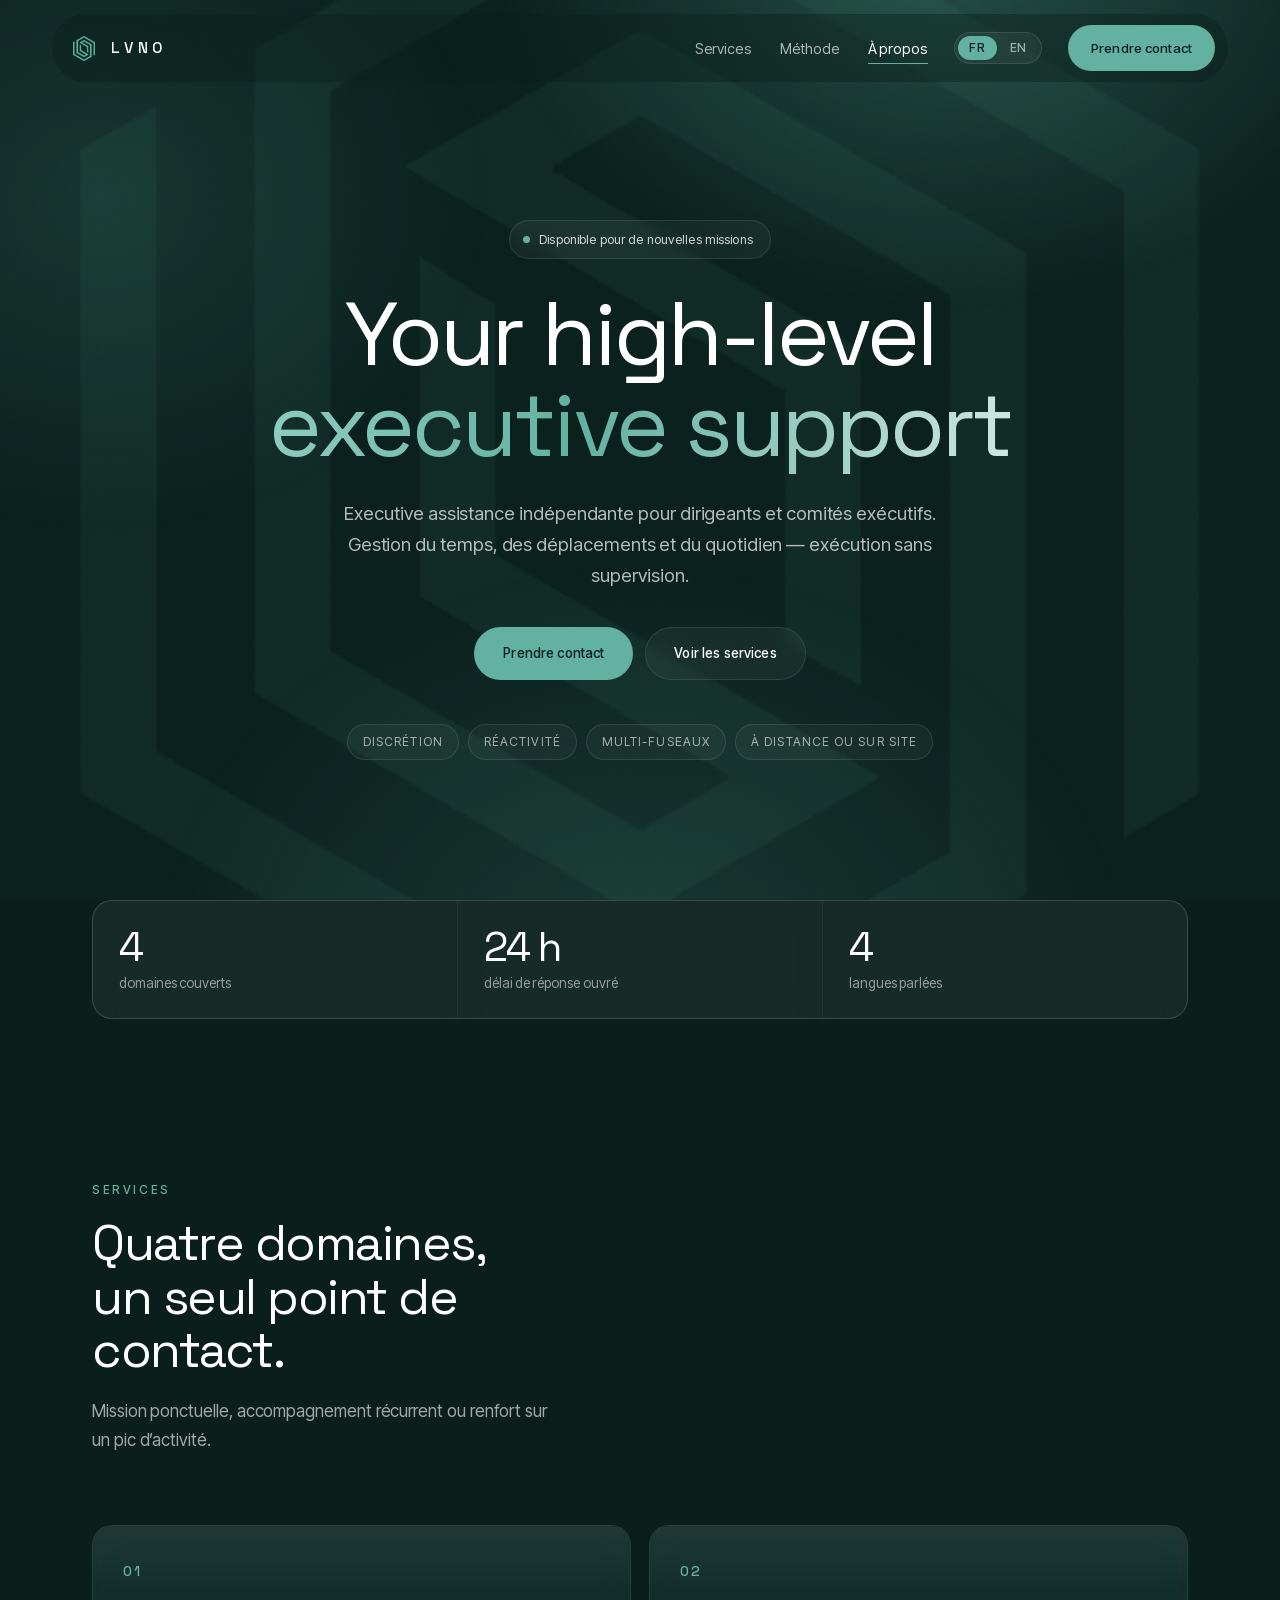
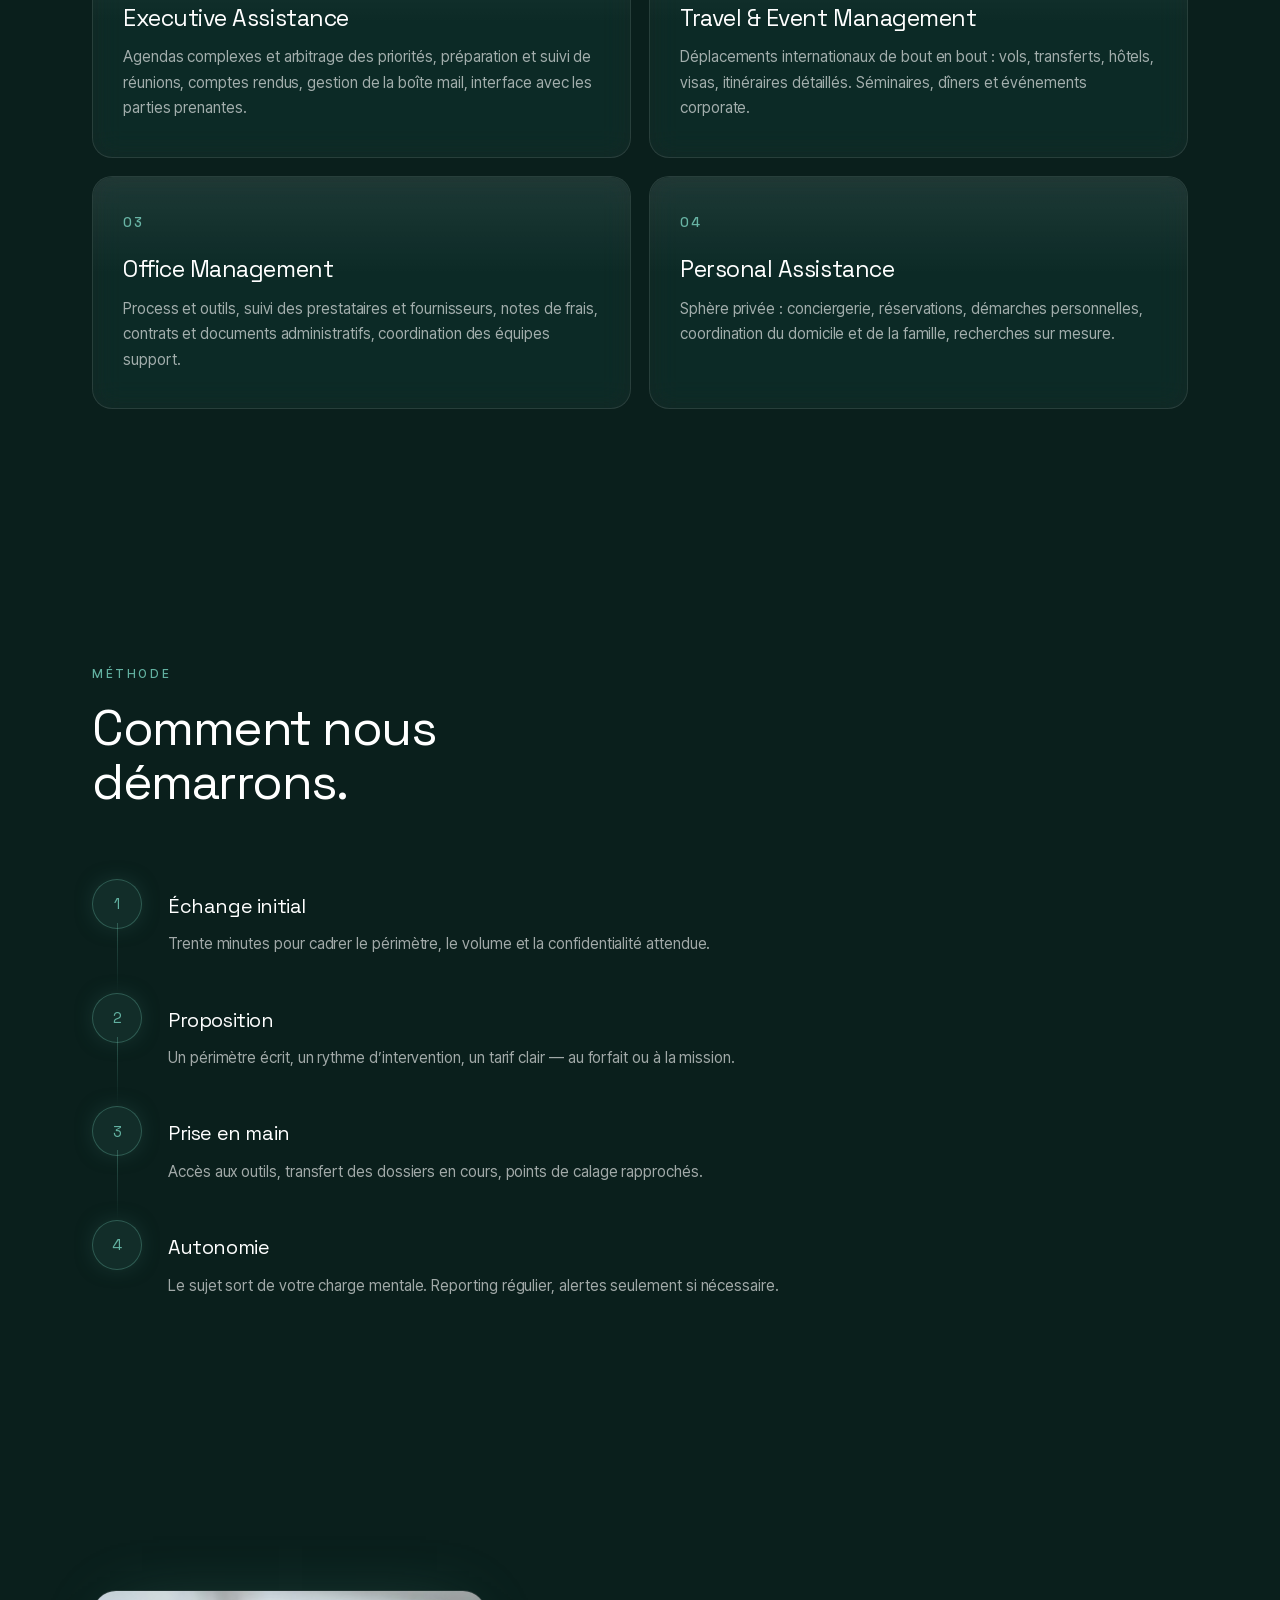
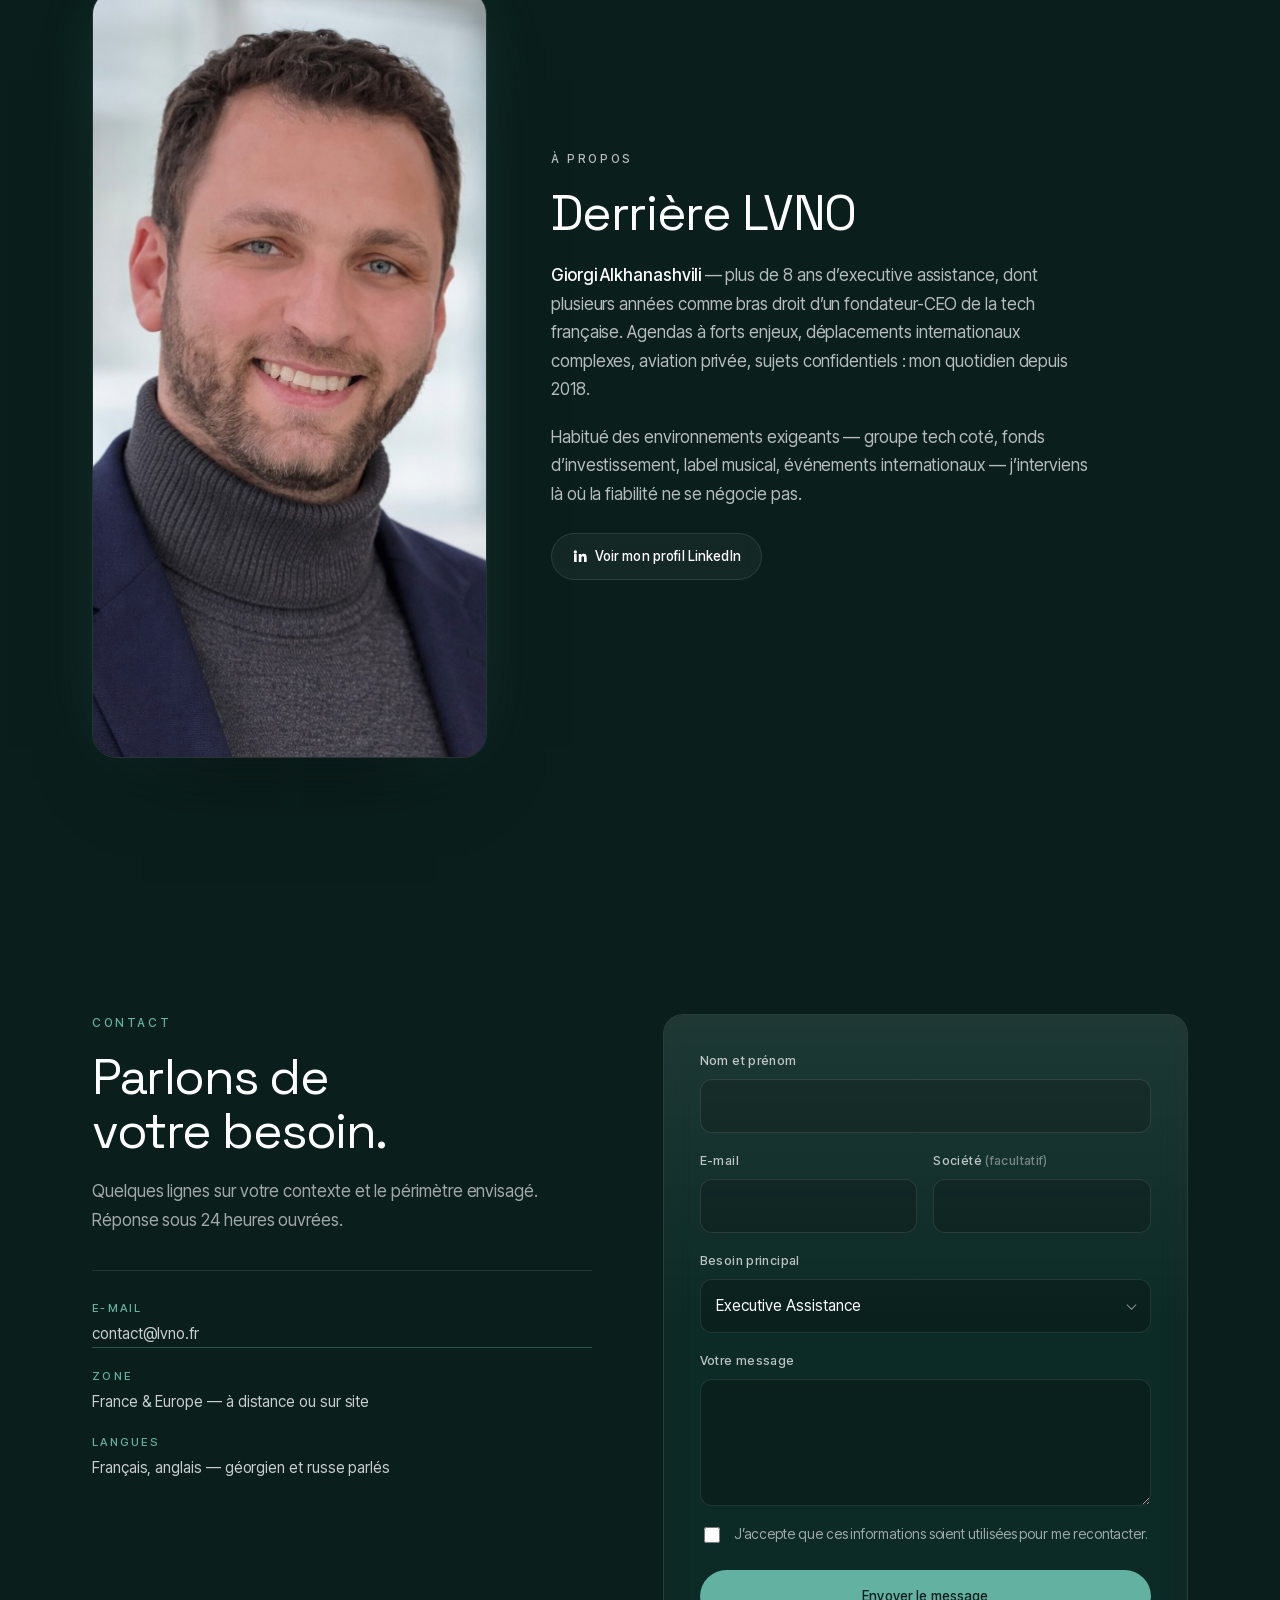
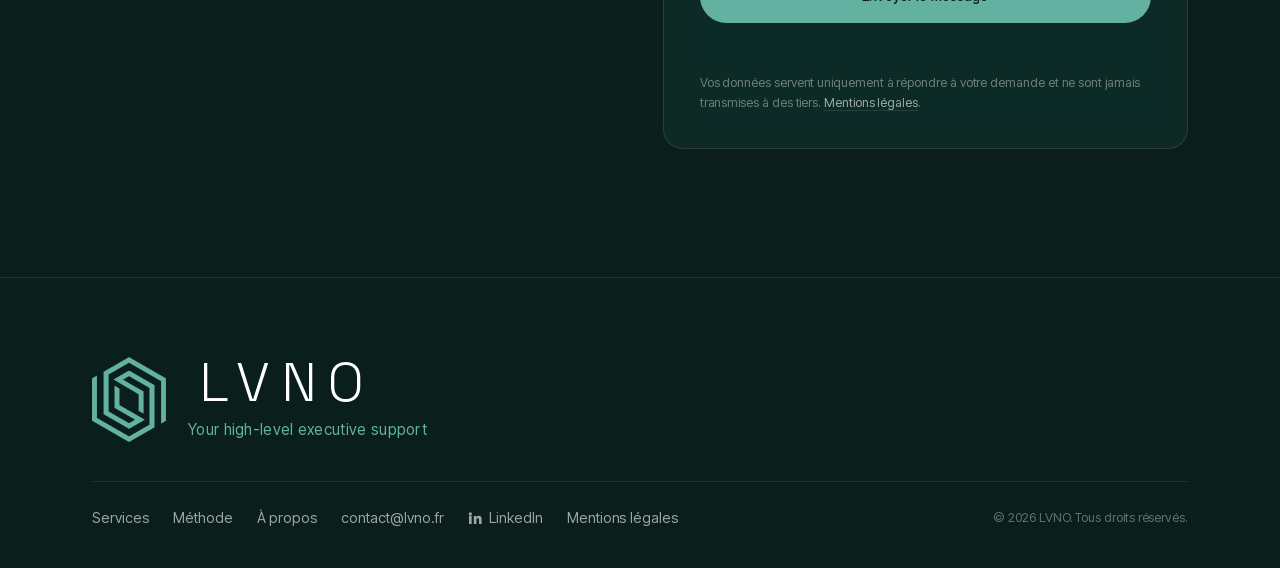
==== index.html @ ae77eb36 "SIRET renseigné, adresse retirée, polices auto-hébergées - mentions légales : SIRET 892 400 284 0001" ====
<!DOCTYPE html>
<html lang="fr">
<head>
<meta charset="utf-8">
<meta name="viewport" content="width=device-width, initial-scale=1">
<title>LVNO — Your high-level executive support</title>
<meta name="description" content="LVNO — executive assistance haut de gamme pour dirigeants et comités exécutifs. Agendas à forts enjeux, déplacements internationaux, office management, assistance personnelle.">
<meta name="theme-color" content="#0A1F1C">
<link rel="canonical" href="https://lvno.fr/">
<link rel="alternate" hreflang="fr" href="https://lvno.fr/">
<link rel="alternate" hreflang="en" href="https://lvno.fr/en/">
<link rel="alternate" hreflang="x-default" href="https://lvno.fr/">

<meta property="og:type" content="website">
<meta property="og:url" content="https://lvno.fr/">
<meta property="og:site_name" content="LVNO">
<meta property="og:title" content="LVNO — Your high-level executive support">
<meta property="og:description" content="Executive assistance haut de gamme pour dirigeants et comités exécutifs. Discrétion absolue, exigence constante.">
<meta property="og:locale" content="fr_FR">
<meta property="og:locale:alternate" content="en_GB">

<link rel="icon" href="/assets/img/favicon.png" sizes="180x180">
<link rel="apple-touch-icon" href="/assets/img/favicon.png">
<link rel="preload" href="/assets/fonts/inter-tight-latin.woff2" as="font" type="font/woff2" crossorigin>
<link rel="preload" href="/assets/fonts/space-grotesk-latin.woff2" as="font" type="font/woff2" crossorigin>
<link rel="stylesheet" href="/assets/css/base.css">
<link rel="stylesheet" href="/assets/css/style.css">

<script type="application/ld+json">
{
  "@context": "https://schema.org",
  "@type": "ProfessionalService",
  "name": "LVNO",
  "description": "Executive assistance haut de gamme pour dirigeants et comités exécutifs.",
  "url": "https://lvno.fr/",
  "email": "contact@lvno.fr",
  "areaServed": "Europe",
  "availableLanguage": ["fr", "en", "ka", "ru"],
  "slogan": "Your high-level executive support",
  "founder": {
    "@type": "Person",
    "name": "Giorgi Alkhanashvili",
    "jobTitle": "Executive Assistant",
    "sameAs": "https://www.linkedin.com/in/giorgi-alkhanashvili"
  }
}
</script>
</head>
<body>

<a class="skip-link" href="#services">Aller au contenu</a>
<div class="aura" aria-hidden="true"></div>
<div class="grain" aria-hidden="true"></div>
<div class="progress" data-progress aria-hidden="true"></div>

<header class="hdr" data-header>
  <div class="hdr-pill">
    <a class="wordmark" href="#top" aria-label="LVNO, accueil">
      <span class="mark mark-sm" aria-hidden="true"></span>
      <span class="wordmark-txt">LVNO</span>
    </a>

    <nav class="nav" data-nav aria-label="Navigation principale">
      <ul>
        <li><a href="#services">Services</a></li>
        <li><a href="#methode">Méthode</a></li>
        <li><a href="#apropos">À propos</a></li>
      </ul>
    </nav>

    <p class="lang" aria-label="Langue du site">
      <span class="lang-on" aria-current="true">FR</span>
      <a href="/en/" hreflang="en" lang="en">EN</a>
    </p>

    <a class="btn btn-solid hdr-cta" href="#contact">Prendre contact</a>

    <button class="burger" data-nav-toggle aria-expanded="false"
            aria-label="Ouvrir le menu" data-label-open="Ouvrir le menu" data-label-close="Fermer le menu">
      <span></span><span></span>
    </button>
  </div>
</header>

<main id="top">

  <!-- ================================================================ HERO -->
  <section class="hero">
    <div class="container hero-in">
      <p class="badge reveal"><i aria-hidden="true"></i>Disponible pour de nouvelles missions</p>
      <!-- Baseline de marque : reste en anglais en français, d'où lang="en". -->
      <h1 class="display reveal" data-delay="1" lang="en">
        Your high-level<br><span class="grad">executive support</span>
      </h1>
      <p class="lede reveal" data-delay="2">
        Executive assistance indépendante pour dirigeants et comités exécutifs.
        Gestion du temps, des déplacements et du quotidien — exécution sans supervision.
      </p>
      <div class="actions reveal" data-delay="3">
        <a class="btn btn-solid" href="#contact">Prendre contact</a>
        <a class="btn btn-glass" href="#services">Voir les services</a>
      </div>
      <ul class="chips reveal" data-delay="4">
        <li>Discrétion</li><li>Réactivité</li><li>Multi-fuseaux</li><li>À distance ou sur site</li>
      </ul>
    </div>
    <span class="hero-mark mark" aria-hidden="true"></span>
  </section>

  <!-- =============================================================== STATS -->
  <section class="stats-band" aria-label="Repères">
    <div class="container">
      <ul class="stats">
        <li class="reveal">
          <strong><span data-count-to="4">4</span></strong>
          <span class="stat-lbl">domaines couverts</span>
        </li>
        <li class="reveal" data-delay="1">
          <strong><span data-count-to="24">24</span> h</strong>
          <span class="stat-lbl">délai de réponse ouvré</span>
        </li>
        <li class="reveal" data-delay="2">
          <strong><span data-count-to="4">4</span></strong>
          <span class="stat-lbl">langues parlées</span>
        </li>
      </ul>
    </div>
  </section>

  <!-- ============================================================ SERVICES -->
  <section class="sec services" id="services">
    <div class="container">
      <header class="sec-head reveal">
        <p class="tag">Services</p>
        <h2 class="h2">Quatre domaines,<br>un seul point de contact.</h2>
        <p class="sec-lede">Mission ponctuelle, accompagnement récurrent ou renfort sur un pic d’activité.</p>
      </header>

      <div class="bento" data-spotlight>
        <article class="glass tile reveal">
          <span class="tile-n">01</span>
          <h3>Executive Assistance</h3>
          <p>Agendas complexes et arbitrage des priorités, préparation et suivi de réunions, comptes rendus, gestion de la boîte mail, interface avec les parties prenantes.</p>
        </article>
        <article class="glass tile reveal" data-delay="1">
          <span class="tile-n">02</span>
          <h3>Travel &amp; Event Management</h3>
          <p>Déplacements internationaux de bout en bout : vols, transferts, hôtels, visas, itinéraires détaillés. Séminaires, dîners et événements corporate.</p>
        </article>
        <article class="glass tile reveal" data-delay="2">
          <span class="tile-n">03</span>
          <h3>Office Management</h3>
          <p>Process et outils, suivi des prestataires et fournisseurs, notes de frais, contrats et documents administratifs, coordination des équipes support.</p>
        </article>
        <article class="glass tile reveal" data-delay="3">
          <span class="tile-n">04</span>
          <h3>Personal Assistance</h3>
          <p>Sphère privée : conciergerie, réservations, démarches personnelles, coordination du domicile et de la famille, recherches sur mesure.</p>
        </article>
      </div>
    </div>
  </section>

  <!-- ============================================================= MÉTHODE -->
  <section class="sec methode" id="methode">
    <div class="container">
      <header class="sec-head reveal">
        <p class="tag">Méthode</p>
        <h2 class="h2">Comment nous démarrons.</h2>
      </header>
      <ol class="stepper">
        <li class="stp reveal"><span class="stp-n">1</span>
          <div><h3>Échange initial</h3><p>Trente minutes pour cadrer le périmètre, le volume et la confidentialité attendue.</p></div></li>
        <li class="stp reveal" data-delay="1"><span class="stp-n">2</span>
          <div><h3>Proposition</h3><p>Un périmètre écrit, un rythme d’intervention, un tarif clair — au forfait ou à la mission.</p></div></li>
        <li class="stp reveal" data-delay="2"><span class="stp-n">3</span>
          <div><h3>Prise en main</h3><p>Accès aux outils, transfert des dossiers en cours, points de calage rapprochés.</p></div></li>
        <li class="stp reveal" data-delay="3"><span class="stp-n">4</span>
          <div><h3>Autonomie</h3><p>Le sujet sort de votre charge mentale. Reporting régulier, alertes seulement si nécessaire.</p></div></li>
      </ol>
    </div>
  </section>

  <!-- ============================================================ À PROPOS -->
  <section class="sec about" id="apropos">
    <div class="container about-grid">
      <figure class="portrait reveal">
        <img src="/assets/img/giorgi.jpg" width="659" height="768"
             alt="Portrait de Giorgi Alkhanashvili" loading="lazy" decoding="async">
      </figure>

      <div class="about-text">
        <p class="tag reveal">À propos</p>
        <h2 class="h2 reveal" data-delay="1">Derrière LVNO</h2>
        <p class="reveal" data-delay="2">
          <strong>Giorgi Alkhanashvili</strong> — plus de 8 ans d’executive assistance,
          dont plusieurs années comme bras droit d’un fondateur-CEO de la tech française.
          Agendas à forts enjeux, déplacements internationaux complexes, aviation privée,
          sujets confidentiels : mon quotidien depuis 2018.
        </p>
        <p class="reveal" data-delay="3">
          Habitué des environnements exigeants — groupe tech coté, fonds d’investissement,
          label musical, événements internationaux — j’interviens là où la fiabilité
          ne se négocie pas.
        </p>
        <p class="reveal" data-delay="4">
          <a class="btn btn-glass btn-sm" href="https://www.linkedin.com/in/giorgi-alkhanashvili"
             target="_blank" rel="noopener noreferrer">
            <svg class="ico" viewBox="0 0 24 24" fill="currentColor" aria-hidden="true"><path d="M4.98 3.5a2.5 2.5 0 1 1 0 5 2.5 2.5 0 0 1 0-5ZM3 9h4v12H3V9Zm7 0h3.8v1.7h.05c.53-1 1.83-2.05 3.76-2.05C21.15 8.65 22 10.9 22 14v7h-4v-6.2c0-1.5-.53-2.5-1.85-2.5-1 0-1.6.67-1.87 1.32-.1.23-.12.55-.12.87V21h-4V9Z"/></svg>
            Voir mon profil LinkedIn
          </a>
        </p>
      </div>
    </div>
  </section>

  <!-- ============================================================= CONTACT -->
  <section class="sec contact" id="contact">
    <div class="container contact-grid">
      <div>
        <p class="tag reveal">Contact</p>
        <h2 class="h2 reveal" data-delay="1">Parlons de<br>votre besoin.</h2>
        <p class="sec-lede reveal" data-delay="2">
          Quelques lignes sur votre contexte et le périmètre envisagé.
          Réponse sous 24 heures ouvrées.
        </p>
        <ul class="meta reveal" data-delay="3">
          <li><span>E-mail</span><a href="mailto:contact@lvno.fr">contact@lvno.fr</a></li>
          <li><span>Zone</span>France &amp; Europe — à distance ou sur site</li>
          <li><span>Langues</span>Français, anglais — géorgien et russe parlés</li>
        </ul>
      </div>

      <form class="glass form reveal" data-delay="2" data-form
            action="https://formspree.io/f/REMPLACER_PAR_VOTRE_ID" method="POST" novalidate
            data-msg-invalid="Merci de compléter les champs signalés."
            data-msg-unset="Formulaire non configuré : renseignez votre URL Formspree dans l’attribut action du formulaire. En attendant, écrivez à contact@lvno.fr."
            data-msg-sending="Envoi en cours…"
            data-msg-ok="Message envoyé. Réponse sous 24 heures ouvrées."
            data-msg-error="L’envoi a échoué. Merci de réessayer ou d’écrire à contact@lvno.fr.">
        <div class="f"><label for="f-name">Nom et prénom</label>
          <input id="f-name" name="name" type="text" autocomplete="name" required></div>
        <div class="f2">
          <div class="f"><label for="f-mail">E-mail</label>
            <input id="f-mail" name="email" type="email" autocomplete="email" required></div>
          <div class="f"><label for="f-co">Société <em>(facultatif)</em></label>
            <input id="f-co" name="company" type="text" autocomplete="organization"></div>
        </div>
        <div class="f"><label for="f-need">Besoin principal</label>
          <div class="sel"><select id="f-need" name="need">
            <option>Executive Assistance</option><option>Travel &amp; Event Management</option>
            <option>Office Management</option><option>Personal Assistance</option>
            <option>Autre / à définir</option>
          </select></div></div>
        <div class="f"><label for="f-msg">Votre message</label>
          <textarea id="f-msg" name="message" rows="4" required></textarea></div>
        <label class="consent"><input type="checkbox" name="consent" required>
          <span>J’accepte que ces informations soient utilisées pour me recontacter.</span></label>
        <input class="gotcha" type="text" name="_gotcha" tabindex="-1" autocomplete="off" aria-hidden="true">
        <input type="hidden" name="_subject" value="Nouveau contact depuis lvno.fr">
        <button class="btn btn-solid btn-block" type="submit" data-submit>
          <span class="btn-label">Envoyer le message</span></button>
        <p class="form-status" data-status role="status" aria-live="polite"></p>
        <p class="form-note">Vos données servent uniquement à répondre à votre demande
          et ne sont jamais transmises à des tiers.
          <a href="/mentions-legales.html">Mentions légales</a>.</p>
      </form>
    </div>
  </section>
</main>

<footer class="ftr">
  <div class="container">
    <div class="ftr-lockup">
      <span class="mark" aria-hidden="true"></span>
      <div>
        <span class="ftr-word">LVNO</span>
        <span class="ftr-base">Your high-level executive support</span>
      </div>
    </div>
    <div class="ftr-bottom">
      <nav class="ftr-nav" aria-label="Pied de page">
        <a href="#services">Services</a>
        <a href="#methode">Méthode</a>
        <a href="#apropos">À propos</a>
        <a href="mailto:contact@lvno.fr">contact@lvno.fr</a>
        <a href="https://www.linkedin.com/in/giorgi-alkhanashvili" target="_blank" rel="noopener noreferrer">
          <svg class="ico" viewBox="0 0 24 24" fill="currentColor" aria-hidden="true"><path d="M4.98 3.5a2.5 2.5 0 1 1 0 5 2.5 2.5 0 0 1 0-5ZM3 9h4v12H3V9Zm7 0h3.8v1.7h.05c.53-1 1.83-2.05 3.76-2.05C21.15 8.65 22 10.9 22 14v7h-4v-6.2c0-1.5-.53-2.5-1.85-2.5-1 0-1.6.67-1.87 1.32-.1.23-.12.55-.12.87V21h-4V9Z"/></svg>
          LinkedIn</a>
        <a href="/mentions-legales.html">Mentions légales</a>
      </nav>
      <p class="ftr-legal">© <span data-year>2026</span> LVNO. Tous droits réservés.</p>
    </div>
  </div>
</footer>

<script src="/assets/js/site.js" defer></script>
<script>
/* Halo qui suit le curseur sur la grille de services. */
(function () {
  if (window.matchMedia('(prefers-reduced-motion: reduce)').matches) { return; }
  if (!window.matchMedia('(hover: hover)').matches) { return; }
  var grid = document.querySelector('[data-spotlight]');
  if (!grid) { return; }
  var tiles = Array.prototype.slice.call(grid.querySelectorAll('.tile'));
  var queued = false, ev = null;
  grid.addEventListener('pointermove', function (e) {
    ev = e;
    if (queued) { return; }
    queued = true;
    requestAnimationFrame(function () {
      queued = false;
      tiles.forEach(function (t) {
        var r = t.getBoundingClientRect();
        t.style.setProperty('--mx', (ev.clientX - r.left) + 'px');
        t.style.setProperty('--my', (ev.clientY - r.top) + 'px');
      });
    });
  });
  grid.addEventListener('pointerleave', function () {
    tiles.forEach(function (t) { t.style.removeProperty('--mx'); t.style.removeProperty('--my'); });
  });
})();
</script>
</body>
</html>
---- assets/css/base.css ----
/* ==========================================================================
   Polices auto-hébergées — Space Grotesk et Inter Tight (licence OFL 1.1).
   Servies depuis le domaine : aucune requête vers les serveurs de Google, donc
   aucune adresse IP de visiteur transmise à un tiers pour afficher une page.
   Fichiers variables : un seul par famille et par sous-ensemble, déclaré sur la
   plage 300-500. Les `unicode-range` sont conservés, latin-ext n'est donc
   téléchargé que si un glyphe l'exige — jamais avec le contenu actuel.
   ========================================================================== */

@font-face{
  font-family:'Inter Tight';
  font-style:normal;
  font-weight:300 500;
  font-display:swap;
  src:url("../fonts/inter-tight-latin-ext.woff2") format("woff2");
  unicode-range:U+0100-02BA, U+02BD-02C5, U+02C7-02CC, U+02CE-02D7, U+02DD-02FF, U+0304, U+0308, U+0329, U+1D00-1DBF, U+1E00-1E9F, U+1EF2-1EFF, U+2020, U+20A0-20AB, U+20AD-20C0, U+2113, U+2C60-2C7F, U+A720-A7FF;
}
@font-face{
  font-family:'Inter Tight';
  font-style:normal;
  font-weight:300 500;
  font-display:swap;
  src:url("../fonts/inter-tight-latin.woff2") format("woff2");
  unicode-range:U+0000-00FF, U+0131, U+0152-0153, U+02BB-02BC, U+02C6, U+02DA, U+02DC, U+0304, U+0308, U+0329, U+2000-206F, U+20AC, U+2122, U+2191, U+2193, U+2212, U+2215, U+FEFF, U+FFFD;
}
@font-face{
  font-family:'Space Grotesk';
  font-style:normal;
  font-weight:300 500;
  font-display:swap;
  src:url("../fonts/space-grotesk-latin-ext.woff2") format("woff2");
  unicode-range:U+0100-02BA, U+02BD-02C5, U+02C7-02CC, U+02CE-02D7, U+02DD-02FF, U+0304, U+0308, U+0329, U+1D00-1DBF, U+1E00-1E9F, U+1EF2-1EFF, U+2020, U+20A0-20AB, U+20AD-20C0, U+2113, U+2C60-2C7F, U+A720-A7FF;
}
@font-face{
  font-family:'Space Grotesk';
  font-style:normal;
  font-weight:300 500;
  font-display:swap;
  src:url("../fonts/space-grotesk-latin.woff2") format("woff2");
  unicode-range:U+0000-00FF, U+0131, U+0152-0153, U+02BB-02BC, U+02C6, U+02DA, U+02DC, U+0304, U+0308, U+0329, U+2000-206F, U+20AC, U+2122, U+2191, U+2193, U+2212, U+2215, U+FEFF, U+FFFD;
}

/* ==========================================================================
   LVNO — socle commun aux trois directions
   Charte dérivée du logo : #62B1A1 (hsl 168 34% 54%)
   ========================================================================== */

:root{
  /* --- Marque, extraite du logo --------------------------------------- */
  --brand:      #62B1A1;   /* couleur exacte du logo */
  --brand-600:  #4E9C8C;
  --brand-700:  #3A8172;
  --brand-800:  #2A6156;   /* seuil AA pour du texte sur fond clair */
  --brand-900:  #16382F;

  /* --- Encres et papiers (neutres refroidis vers la teinte 168) ------- */
  --ink:        #0A1F1C;
  --ink-2:      #102B26;
  --ink-3:      #1A3B34;
  --text:       #16241F;
  --muted:      #5F6F6A;
  --paper:      #F7F9F8;
  --tint-50:    #F2F8F6;
  --tint-100:   #E3F0EC;
  --tint-200:   #C7E1DA;
  --line:       #DDE6E3;

  /* --- Rôles : le contraste impose le sens de lecture ----------------- */
  --on-brand:   var(--ink);          /* le blanc sur le vert logo = 2,5:1 */
  --accent-txt: var(--brand-800);    /* vert lisible sur fond clair */
  --on-dark:    rgba(255,255,255,.74);

  --wrap: 1200px;
  --gutter: clamp(20px, 5vw, 52px);
  --ease: cubic-bezier(.22,.61,.36,1);
  --ease-out: cubic-bezier(.16,1,.3,1);
}

*,*::before,*::after{ box-sizing:border-box; }

html{ -webkit-text-size-adjust:100%; }
@media (prefers-reduced-motion:no-preference){ html{ scroll-behavior:smooth; } }

body{
  margin:0;
  background:var(--paper);
  color:var(--text);
  -webkit-font-smoothing:antialiased;
  -moz-osx-font-smoothing:grayscale;
  overflow-x:hidden;
  font-synthesis-weight:none;
}

img,svg{ max-width:100%; display:block; }
a{ color:inherit; text-decoration:none; }
h1,h2,h3,h4{ margin:0; font-weight:inherit; }
p{ margin:0 0 1.1em; }
ul,ol{ margin:0; padding:0; list-style:none; }
button{ font:inherit; color:inherit; }

::selection{ background:var(--brand); color:var(--ink); }

.container{
  width:100%; max-width:var(--wrap);
  margin-inline:auto; padding-inline:var(--gutter);
}

.skip-link{ position:absolute; left:-9999px; top:0; z-index:200;
  background:var(--ink); color:#fff; padding:12px 18px; }
.skip-link:focus{ left:12px; top:12px; }

:focus-visible{ outline:2px solid var(--brand); outline-offset:3px; border-radius:2px; }

.sr-only{
  position:absolute; width:1px; height:1px; padding:0; margin:-1px;
  overflow:hidden; clip:rect(0 0 0 0); white-space:nowrap; border:0;
}

/* ============ Le sigle, recoloré par masque ==============================
   Le PNG du logo sert de masque alpha : la forme prend donc `currentColor`
   et suit la couleur du contexte (vert sur clair, blanc sur sombre).
   ======================================================================== */

.mark{ display:none; aspect-ratio:781/900; }

/* Sans prise en charge des masques, mieux vaut ne rien afficher qu'un aplat. */
@supports ((-webkit-mask-image:url("../img/logo-mask.png")) or (mask-image:url("../img/logo-mask.png"))){
  .mark{
    display:block;
    background-color:currentColor;
    -webkit-mask:url("../img/logo-mask.png") center/contain no-repeat;
            mask:url("../img/logo-mask.png") center/contain no-repeat;
  }
}
.mark-sm{ width:22px; }
.mark-md{ width:34px; }

/* ============ Apparition au défilement ================================= */

.reveal{
  opacity:0; transform:translateY(20px);
  transition:opacity .85s var(--ease-out), transform .85s var(--ease-out);
  transition-delay:calc(var(--d,0) * 90ms);
}
.reveal.is-visible{ opacity:1; transform:none; }

@media (prefers-reduced-motion:reduce){
  *,*::before,*::after{
    animation-duration:.001ms !important; animation-iteration-count:1 !important;
    transition-duration:.001ms !important;
  }
  .reveal{ opacity:1; transform:none; }
}

/* ============ Champ leurre anti-spam =================================== */
.gotcha{ position:absolute; left:-9999px; width:1px; height:1px; opacity:0; }
---- assets/css/style.css ----
/* ==========================================================================
   LVNO — feuille de style du site
   Fond encre, halos dégradés, cartes en verre dépoli, grain fin.
   ========================================================================== */

body{
  --sans:    "Inter Tight", -apple-system, BlinkMacSystemFont, "Segoe UI", Helvetica, sans-serif;
  --display: "Space Grotesk", var(--sans);

  --glass:        rgba(255,255,255,.045);
  --glass-line:   rgba(255,255,255,.10);
  --glass-line-2: rgba(107,190,172,.32);

  background:var(--ink);
  color:var(--on-dark);
  font-family:var(--sans);
  font-size:17px; font-weight:400; line-height:1.68; letter-spacing:-.004em;
}

/* ------------------------------------------------- Halos et grain de fond */
.aura{
  position:fixed; inset:0; z-index:0; pointer-events:none;
  background:
    radial-gradient(58vw 46vw at 74% -6%,  rgba(98,177,161,.30), transparent 62%),
    radial-gradient(46vw 40vw at 8%  22%, rgba(98,177,161,.14), transparent 66%),
    radial-gradient(60vw 50vw at 50% 108%, rgba(98,177,161,.16), transparent 64%);
  animation:breathe 20s ease-in-out infinite alternate;
}
@keyframes breathe{ from{ opacity:.85; transform:scale(1); } to{ opacity:1; transform:scale(1.06); } }

.grain{
  position:fixed; inset:0; z-index:1; pointer-events:none; opacity:.5;
  mix-blend-mode:overlay;
  background-image:url("data:image/svg+xml,%3Csvg xmlns='http://www.w3.org/2000/svg' width='140' height='140'%3E%3Cfilter id='n'%3E%3CfeTurbulence type='fractalNoise' baseFrequency='.9' numOctaves='3'/%3E%3C/filter%3E%3Crect width='140' height='140' filter='url(%23n)' opacity='.42'/%3E%3C/svg%3E");
}

main,.hdr,.ftr{ position:relative; z-index:2; }

.progress{ position:fixed; top:0; left:0; right:0; height:2px; z-index:80; pointer-events:none; }
.progress::after{
  content:""; display:block; height:100%;
  background:linear-gradient(90deg, var(--brand-700), var(--brand));
  transform:scaleX(var(--p,0)); transform-origin:left;
}

/* ------------------------------------------------------- En-tête en pilule */
.hdr{ position:fixed; inset:14px 0 auto 0; z-index:70; padding-inline:var(--gutter); }
.hdr-pill{
  display:flex; align-items:center; gap:26px;
  max-width:var(--wrap); margin-inline:auto;
  padding:10px 12px 10px 20px; border-radius:999px;
  background:rgba(10,31,28,.42); border:1px solid transparent;
  transition:background .5s var(--ease), border-color .5s var(--ease),
             backdrop-filter .5s var(--ease), box-shadow .5s var(--ease);
}
.hdr.is-stuck .hdr-pill{
  background:rgba(10,31,28,.62); border-color:var(--glass-line);
  backdrop-filter:saturate(160%) blur(18px); -webkit-backdrop-filter:saturate(160%) blur(18px);
  box-shadow:0 20px 50px -34px rgba(0,0,0,.9);
}

.wordmark{ display:inline-flex; align-items:center; gap:11px; margin-right:auto; color:var(--brand); }
.wordmark .mark{ filter:drop-shadow(0 0 12px rgba(98,177,161,.5)); }
.wordmark-txt{
  font-family:var(--display); font-size:.95rem; font-weight:500;
  letter-spacing:.32em; text-indent:.32em; color:#fff;
}

.nav ul{ display:flex; gap:28px; }
.nav a{
  font-size:.9rem; color:rgba(255,255,255,.66); padding:6px 0; position:relative;
  transition:color .35s var(--ease);
}
.nav a::after{
  content:""; position:absolute; left:0; right:0; bottom:-1px; height:1px;
  background:var(--brand); transform:scaleX(0); transform-origin:left;
  transition:transform .45s var(--ease);
}
.nav a:hover{ color:#fff; }
.nav a:hover::after,.nav a.is-active::after{ transform:scaleX(1); }
.nav a.is-active{ color:#fff; }

/* --------------------------------------------------- Sélecteur de langue */
.lang{
  display:flex; align-items:center; gap:2px; margin:0; padding:3px; flex:none;
  border-radius:999px; background:rgba(255,255,255,.05); border:1px solid var(--glass-line);
  font-size:.76rem; font-weight:500; letter-spacing:.06em;
}
.lang a,.lang .lang-on{ padding:5px 11px; border-radius:999px; line-height:1.2; }
.lang .lang-on{ background:var(--brand); color:var(--on-brand); }
.lang a{ color:rgba(255,255,255,.58); transition:color .3s var(--ease), background .3s var(--ease); }
.lang a:hover{ color:#fff; background:rgba(255,255,255,.07); }

.burger{
  display:none; width:40px; height:40px; padding:0; position:relative;
  background:none; border:1px solid var(--glass-line); border-radius:999px; cursor:pointer;
}
.burger span{
  position:absolute; left:11px; right:11px; height:1px; background:#fff;
  transition:transform .35s var(--ease);
}
.burger span:first-child{ top:16px; }
.burger span:last-child{ bottom:16px; }
.burger[aria-expanded="true"] span:first-child{ transform:translateY(4px) rotate(45deg); }
.burger[aria-expanded="true"] span:last-child{ transform:translateY(-4px) rotate(-45deg); }

/* ------------------------------------------------------------- Boutons */
.btn{
  display:inline-flex; align-items:center; justify-content:center; gap:.5em;
  padding:14px 28px; border:1px solid transparent; border-radius:999px;
  font-size:.84rem; font-weight:500; letter-spacing:.01em; cursor:pointer;
  transition:background .4s var(--ease), color .4s var(--ease),
             transform .4s var(--ease), box-shadow .4s var(--ease), border-color .4s var(--ease);
}
/* Le vert du logo n'accepte pas de blanc lisible : texte encre. */
.btn-solid{ background:var(--brand); color:var(--on-brand); font-weight:500; box-shadow:0 0 0 0 rgba(98,177,161,.5); }
.btn-solid:hover{ background:#78C0B1; transform:translateY(-2px); box-shadow:0 16px 44px -18px rgba(98,177,161,.75); }
.btn-glass{ background:var(--glass); color:#fff; border-color:var(--glass-line);
  backdrop-filter:blur(10px); -webkit-backdrop-filter:blur(10px); }
.btn-glass:hover{ border-color:var(--glass-line-2); transform:translateY(-2px); }
.btn-block{ width:100%; }
.btn[disabled]{ opacity:.55; cursor:progress; transform:none; }
.hdr-cta{ padding:11px 22px; font-size:.82rem; }
.btn-sm{ padding:11px 20px; font-size:.84rem; }
.ico{ width:16px; height:16px; flex:none; }

/* ---------------------------------------------------------------- Hero */
.hero{
  position:relative; min-height:100svh; display:grid; place-items:center;
  padding:170px 0 90px; text-align:center; overflow:hidden;
}
.hero-in{ position:relative; z-index:2; }
.hero-mark{
  position:absolute; z-index:0; bottom:-24vh; left:50%;
  width:min(96vw,1120px); transform:translateX(-50%);
  color:var(--brand); opacity:.07; pointer-events:none;
}

.badge{
  display:inline-flex; align-items:center; gap:9px; margin:0 auto 30px;
  padding:8px 17px 8px 13px; border-radius:999px;
  background:var(--glass); border:1px solid var(--glass-line);
  backdrop-filter:blur(10px); -webkit-backdrop-filter:blur(10px);
  font-size:.8rem; letter-spacing:.01em; color:rgba(255,255,255,.8);
}
.badge i{ width:7px; height:7px; border-radius:50%; background:var(--brand); flex:none;
  box-shadow:0 0 0 0 rgba(98,177,161,.7); animation:pulse 2.6s ease-out infinite; }
@keyframes pulse{
  0%{ box-shadow:0 0 0 0 rgba(98,177,161,.65); }
  70%{ box-shadow:0 0 0 9px rgba(98,177,161,0); }
  100%{ box-shadow:0 0 0 0 rgba(98,177,161,0); }
}

.display{
  font-family:var(--display); font-weight:400;
  font-size:clamp(2.7rem,7.4vw,5.6rem); line-height:1.02; letter-spacing:-.035em;
  color:#fff; margin:0 auto 26px; max-width:19ch;
}
.grad{
  background:linear-gradient(96deg,#8FCDBF 0%,#62B1A1 42%,#CFE7E0 100%);
  -webkit-background-clip:text; background-clip:text;
  -webkit-text-fill-color:transparent; color:transparent;
}
.lede{ font-size:clamp(1.02rem,1.5vw,1.16rem); color:rgba(255,255,255,.7); max-width:56ch; margin:0 auto 36px; }
.actions{ display:flex; justify-content:center; gap:12px; flex-wrap:wrap; }

.chips{ display:flex; justify-content:center; gap:9px; flex-wrap:wrap; margin-top:44px; }
.chips li{
  padding:7px 15px; border-radius:999px;
  background:rgba(255,255,255,.035); border:1px solid var(--glass-line);
  font-size:.76rem; letter-spacing:.09em; text-transform:uppercase; color:rgba(255,255,255,.62);
}

/* ---------------------------------------------- Repères sous le hero */
.stats-band{ position:relative; z-index:2; padding:0 0 clamp(16px,3vw,34px); }
.stats{
  display:grid; grid-template-columns:repeat(3,minmax(0,1fr)); gap:1px;
  background:var(--glass-line);
  border:1px solid var(--glass-line); border-radius:20px; overflow:hidden;
}
.stats li{
  display:grid; gap:6px; align-content:start;
  padding:26px 26px 24px; background:rgba(10,31,28,.46);
  backdrop-filter:blur(12px); -webkit-backdrop-filter:blur(12px);
  transition:background .45s var(--ease);
}
.stats li:hover{ background:rgba(98,177,161,.07); }
.stats strong{
  font-family:var(--display); font-weight:400;
  font-size:clamp(1.9rem,3.3vw,2.55rem); line-height:1; letter-spacing:-.035em; color:#fff;
}
/* Cible le libellé seul : le <span> du compteur vit dans <strong>. */
.stat-lbl{ font-size:.85rem; line-height:1.45; color:rgba(255,255,255,.55); }
@media (max-width:760px){ .stats{ grid-template-columns:1fr; } }

/* ------------------------------------------------------------ Sections */
.sec{ padding:clamp(80px,10vw,140px) 0; }
.tag{ margin:0 0 16px; font-size:.74rem; font-weight:500; letter-spacing:.22em; text-transform:uppercase; color:var(--brand); }
.h2{
  font-family:var(--display); font-weight:400;
  font-size:clamp(1.95rem,4.2vw,3.1rem); line-height:1.08; letter-spacing:-.03em; color:#fff; margin:0;
}
.sec-head{ max-width:46ch; margin-bottom:clamp(44px,5.5vw,72px); }
.sec-lede{ margin:20px 0 0; color:rgba(255,255,255,.62); max-width:50ch; }

/* Surface en verre, réutilisée par les tuiles et le formulaire */
.glass{
  position:relative;
  background:var(--glass); border:1px solid var(--glass-line); border-radius:20px;
  backdrop-filter:blur(14px) saturate(150%); -webkit-backdrop-filter:blur(14px) saturate(150%);
}
.glass::before{
  content:""; position:absolute; inset:0; border-radius:inherit; pointer-events:none;
  background:linear-gradient(180deg, rgba(255,255,255,.07), transparent 42%);
}

/* Grille de services + halo au curseur */
.bento{ display:grid; grid-template-columns:repeat(2,minmax(0,1fr)); gap:18px; }
.tile{ padding:34px 30px 36px; overflow:hidden; transition:border-color .45s var(--ease), transform .45s var(--ease); }
.tile::after{
  content:""; position:absolute; inset:0; border-radius:inherit; pointer-events:none;
  opacity:0; transition:opacity .4s var(--ease);
  background:radial-gradient(240px circle at var(--mx,50%) var(--my,50%), rgba(98,177,161,.16), transparent 70%);
}
.tile:hover{ border-color:var(--glass-line-2); transform:translateY(-3px); }
.tile:hover::after{ opacity:1; }
.tile-n{
  display:block; margin-bottom:22px;
  font-family:var(--display); font-size:.86rem; font-weight:500;
  letter-spacing:.16em; color:var(--brand);
}
.tile h3{
  font-family:var(--display); font-size:1.44rem; font-weight:400;
  letter-spacing:-.02em; line-height:1.2; color:#fff; margin:0 0 12px;
}
.tile p{ margin:0; font-size:.95rem; color:rgba(255,255,255,.62); }

/* Méthode : jalonnier vertical */
.stepper{ display:grid; gap:0; max-width:760px; }
.stp{ display:grid; grid-template-columns:52px 1fr; gap:24px; padding-bottom:36px; position:relative; }
.stp:not(:last-child)::before{
  content:""; position:absolute; left:25px; top:44px; bottom:0; width:1px;
  background:linear-gradient(180deg, var(--glass-line-2), transparent);
}
.stp-n{
  width:50px; height:50px; display:grid; place-items:center; border-radius:50%;
  background:rgba(98,177,161,.10); border:1px solid var(--glass-line-2);
  font-family:var(--display); font-size:.95rem; color:var(--brand);
  box-shadow:0 0 26px -10px rgba(98,177,161,.5);
}
.stp h3{ font-family:var(--display); font-size:1.24rem; font-weight:400; letter-spacing:-.02em; color:#fff; margin:11px 0 8px; }
.stp p{ margin:0; font-size:.95rem; color:rgba(255,255,255,.62); }

/* À propos : portrait à gauche, texte à droite */
.about-grid{
  display:grid; grid-template-columns:minmax(0,.62fr) minmax(0,1fr);
  gap:clamp(32px,5vw,72px); align-items:center;
}
.portrait{ margin:0; max-width:420px; }
.portrait img{
  width:100%; aspect-ratio:4/5; object-fit:cover; object-position:50% 20%;
  border-radius:24px; border:1px solid var(--glass-line);
  box-shadow:0 40px 90px -50px rgba(0,0,0,.9), 0 0 70px -26px rgba(98,177,161,.32);
}
.about-text p{ color:rgba(255,255,255,.7); max-width:54ch; }
.about-text strong{ color:#fff; font-weight:500; }
.about-text .h2{ margin-bottom:22px; }
.about-text .btn{ margin-top:6px; }

/* Contact */
.contact-grid{ display:grid; grid-template-columns:minmax(0,1fr) minmax(0,1.05fr); gap:clamp(40px,5.5vw,84px); align-items:start; }
.meta{ margin-top:36px; padding-top:28px; border-top:1px solid var(--glass-line); display:grid; gap:19px; font-size:.95rem; color:rgba(255,255,255,.78); }
.meta li{ display:grid; gap:3px; }
.meta li>span{ font-size:.71rem; font-weight:500; letter-spacing:.2em; text-transform:uppercase; color:var(--brand); }
.meta a{ border-bottom:1px solid var(--glass-line-2); }

.form{ padding:clamp(24px,3.4vw,36px); }
.f{ display:grid; gap:7px; margin-bottom:18px; }
.f2{ display:grid; grid-template-columns:1fr 1fr; gap:0 16px; }
.f label{ font-size:.78rem; font-weight:500; letter-spacing:.03em; color:rgba(255,255,255,.72); }
.f label em{ font-style:normal; color:rgba(255,255,255,.42); }
.f input,.f textarea,.f select{
  width:100%; font:inherit; font-size:.97rem; color:#fff;
  background:rgba(0,0,0,.22); border:1px solid var(--glass-line);
  border-radius:12px; padding:13px 15px;
  transition:border-color .35s var(--ease), background .35s var(--ease), box-shadow .35s var(--ease);
}
.f textarea{ resize:vertical; min-height:110px; line-height:1.6; }
.f input::placeholder,.f textarea::placeholder{ color:rgba(255,255,255,.34); }
.f input:hover,.f textarea:hover,.f select:hover{ border-color:rgba(255,255,255,.2); }
.f input:focus,.f textarea:focus,.f select:focus{
  outline:none; border-color:var(--brand); background:rgba(0,0,0,.3);
  box-shadow:0 0 0 3px rgba(98,177,161,.16);
}
.f [aria-invalid="true"]{ border-color:#D98A72; box-shadow:0 0 0 3px rgba(217,138,114,.14); }
.sel{ position:relative; }
.sel::after{
  content:""; position:absolute; right:16px; top:47%; width:7px; height:7px;
  border-right:1.5px solid rgba(255,255,255,.5); border-bottom:1.5px solid rgba(255,255,255,.5);
  transform:translateY(-50%) rotate(45deg); pointer-events:none;
}
.f select{ appearance:none; -webkit-appearance:none; padding-right:38px; }
.f select option{ background:var(--ink-2); color:#fff; }
.consent{ display:flex; gap:11px; align-items:flex-start; margin:6px 0 24px; cursor:pointer; }
.consent input{ margin-top:3px; width:16px; height:16px; flex:none; accent-color:var(--brand); }
.consent span{ font-size:.87rem; color:rgba(255,255,255,.6); line-height:1.55; }
.form-status{ margin:14px 0 0; font-size:.9rem; min-height:1.4em; }
.form-status.is-ok{ color:var(--brand); }
.form-status.is-error{ color:#E6A38C; }
.form-note{ margin:16px 0 0; font-size:.79rem; line-height:1.55; color:rgba(255,255,255,.4); }
.form-note a{ color:rgba(255,255,255,.6); border-bottom:1px solid var(--glass-line); }
.form-note a:hover{ color:var(--brand); }
.form-sent .f,.form-sent .f2,.form-sent .consent,.form-sent [data-submit]{ display:none; }

/* ------------------------------------------------- Pages légales */
.legal{ padding:clamp(118px,13vw,168px) 0 clamp(56px,7vw,96px); }
.legal-in{ max-width:760px; }
.legal-title{
  font-family:var(--display); font-weight:400;
  font-size:clamp(2rem,4.6vw,3.05rem); line-height:1.06; letter-spacing:-.035em;
  color:#fff; margin:0 0 18px;
}
.legal-lede{
  margin:0 0 clamp(34px,5vw,54px); padding-bottom:clamp(26px,4vw,38px);
  border-bottom:1px solid var(--glass-line);
  font-size:.95rem; color:rgba(255,255,255,.55);
}
.legal section{ margin-bottom:clamp(28px,4vw,42px); }
.legal section:last-child{ margin-bottom:0; }
.legal h2{
  font-family:var(--display); font-weight:400; font-size:1.26rem;
  letter-spacing:-.025em; color:var(--brand); margin:0 0 12px;
}
.legal p{ font-size:.97rem; color:rgba(255,255,255,.7); }
.legal p:last-child{ margin-bottom:0; }
.legal strong{ color:#fff; font-weight:500; }
.legal a{ color:#fff; border-bottom:1px solid var(--glass-line-2); }
.legal a:hover{ color:var(--brand); }

/* --------------------------------------------------------------- Pied */
.ftr{ border-top:1px solid var(--glass-line); padding:clamp(52px,6vw,80px) 0 38px; }
.ftr-lockup{ display:flex; align-items:center; gap:22px; padding-bottom:38px; border-bottom:1px solid var(--glass-line); }
.ftr-lockup .mark{ width:clamp(52px,7vw,74px); color:var(--brand); filter:drop-shadow(0 0 22px rgba(98,177,161,.45)); }
.ftr-word{
  display:block; font-family:var(--display); font-weight:300;
  font-size:clamp(2rem,5.4vw,3.4rem); line-height:1;
  letter-spacing:.2em; text-indent:.2em; color:#fff;
}
.ftr-base{ display:block; margin-top:8px; font-size:.95rem; letter-spacing:.02em; color:var(--brand); }
.ftr-bottom{ display:flex; justify-content:space-between; align-items:center; gap:20px; flex-wrap:wrap; padding-top:24px; }
.ftr-slim{ padding-top:0; }
.ftr-nav{ display:flex; gap:12px 24px; flex-wrap:wrap; font-size:.9rem; color:rgba(255,255,255,.6); }
.ftr-nav a{ display:inline-flex; align-items:center; gap:6px; transition:color .35s var(--ease); }
.ftr-nav a:hover{ color:var(--brand); }
.ftr-legal{ margin:0; font-size:.8rem; color:rgba(255,255,255,.36); }

/* ---------------------------------------------------------- Responsive */
@media (max-width:980px){
  .contact-grid{ grid-template-columns:1fr; }
  .about-grid{ grid-template-columns:1fr; }
  .portrait{ max-width:320px; }
}
@media (max-width:760px){ .bento{ grid-template-columns:1fr; } }
@media (max-width:900px){
  .nav,.hdr-cta{ display:none; }
  .burger{ display:block; }
  .hdr-pill{
    background:rgba(10,31,28,.72); border-color:var(--glass-line);
    backdrop-filter:saturate(160%) blur(18px); -webkit-backdrop-filter:saturate(160%) blur(18px);
    position:relative;
  }
  .nav.is-open{ display:block; position:absolute; top:calc(100% + 10px); left:0; right:0;
    background:rgba(10,31,28,.94); border:1px solid var(--glass-line); border-radius:18px;
    backdrop-filter:blur(18px); -webkit-backdrop-filter:blur(18px);
    box-shadow:0 30px 60px -40px rgba(0,0,0,.95); }
  .nav.is-open ul{ flex-direction:column; gap:0; padding:6px 20px 14px; }
  .nav.is-open li+li{ border-top:1px solid var(--glass-line); }
  .nav.is-open a{ display:block; padding:14px 0; font-size:1rem; color:#fff; }
  body.nav-open{ overflow:hidden; }
}
@media (max-width:680px){
  body{ font-size:16px; }
  .stats{ grid-template-columns:1fr; border-radius:16px; }
  .stats li{ padding:20px 22px; }
  .lang{ font-size:.72rem; }
  .lang a,.lang .lang-on{ padding:5px 9px; }
  .hero{ min-height:auto; padding:140px 0 70px; }
  .btn{ width:100%; }
  .f2{ grid-template-columns:1fr; gap:0; }
  .grain{ display:none; }
  .ftr-lockup{ flex-direction:column; align-items:flex-start; gap:16px; }
}
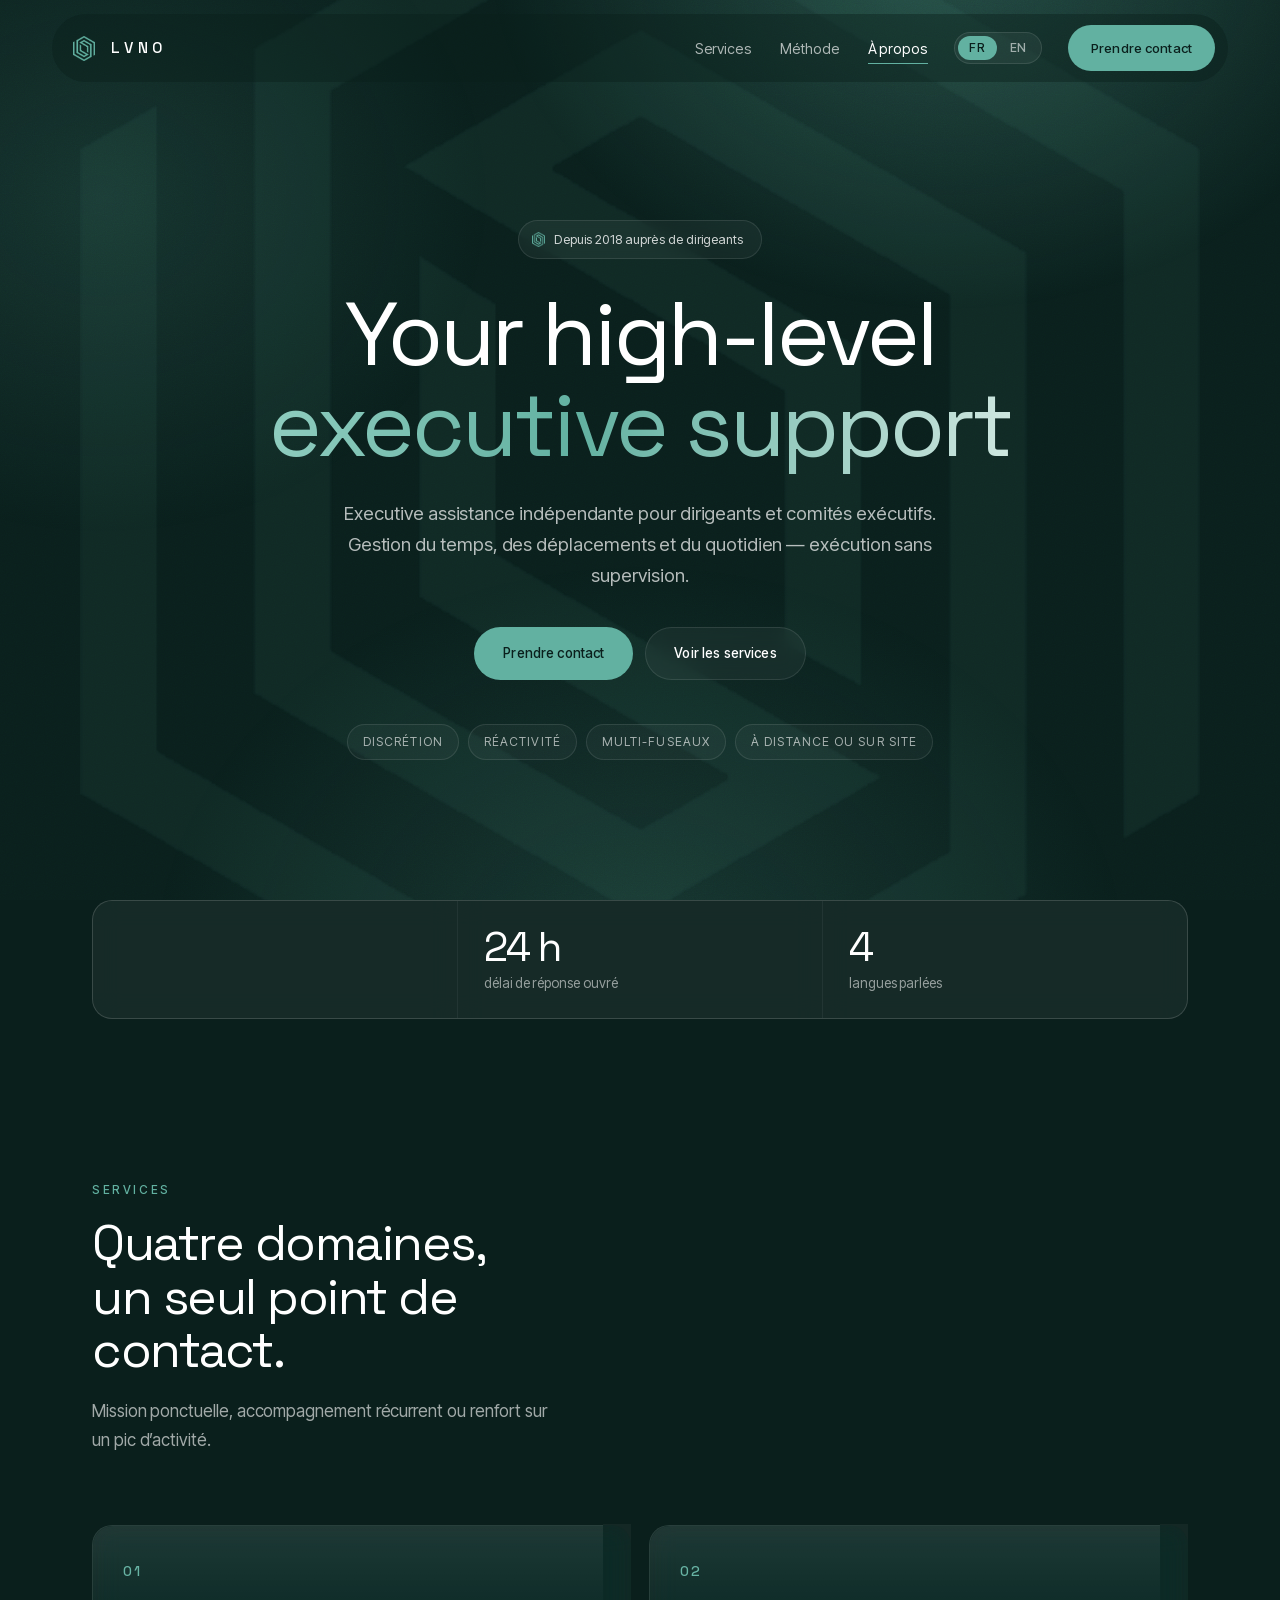
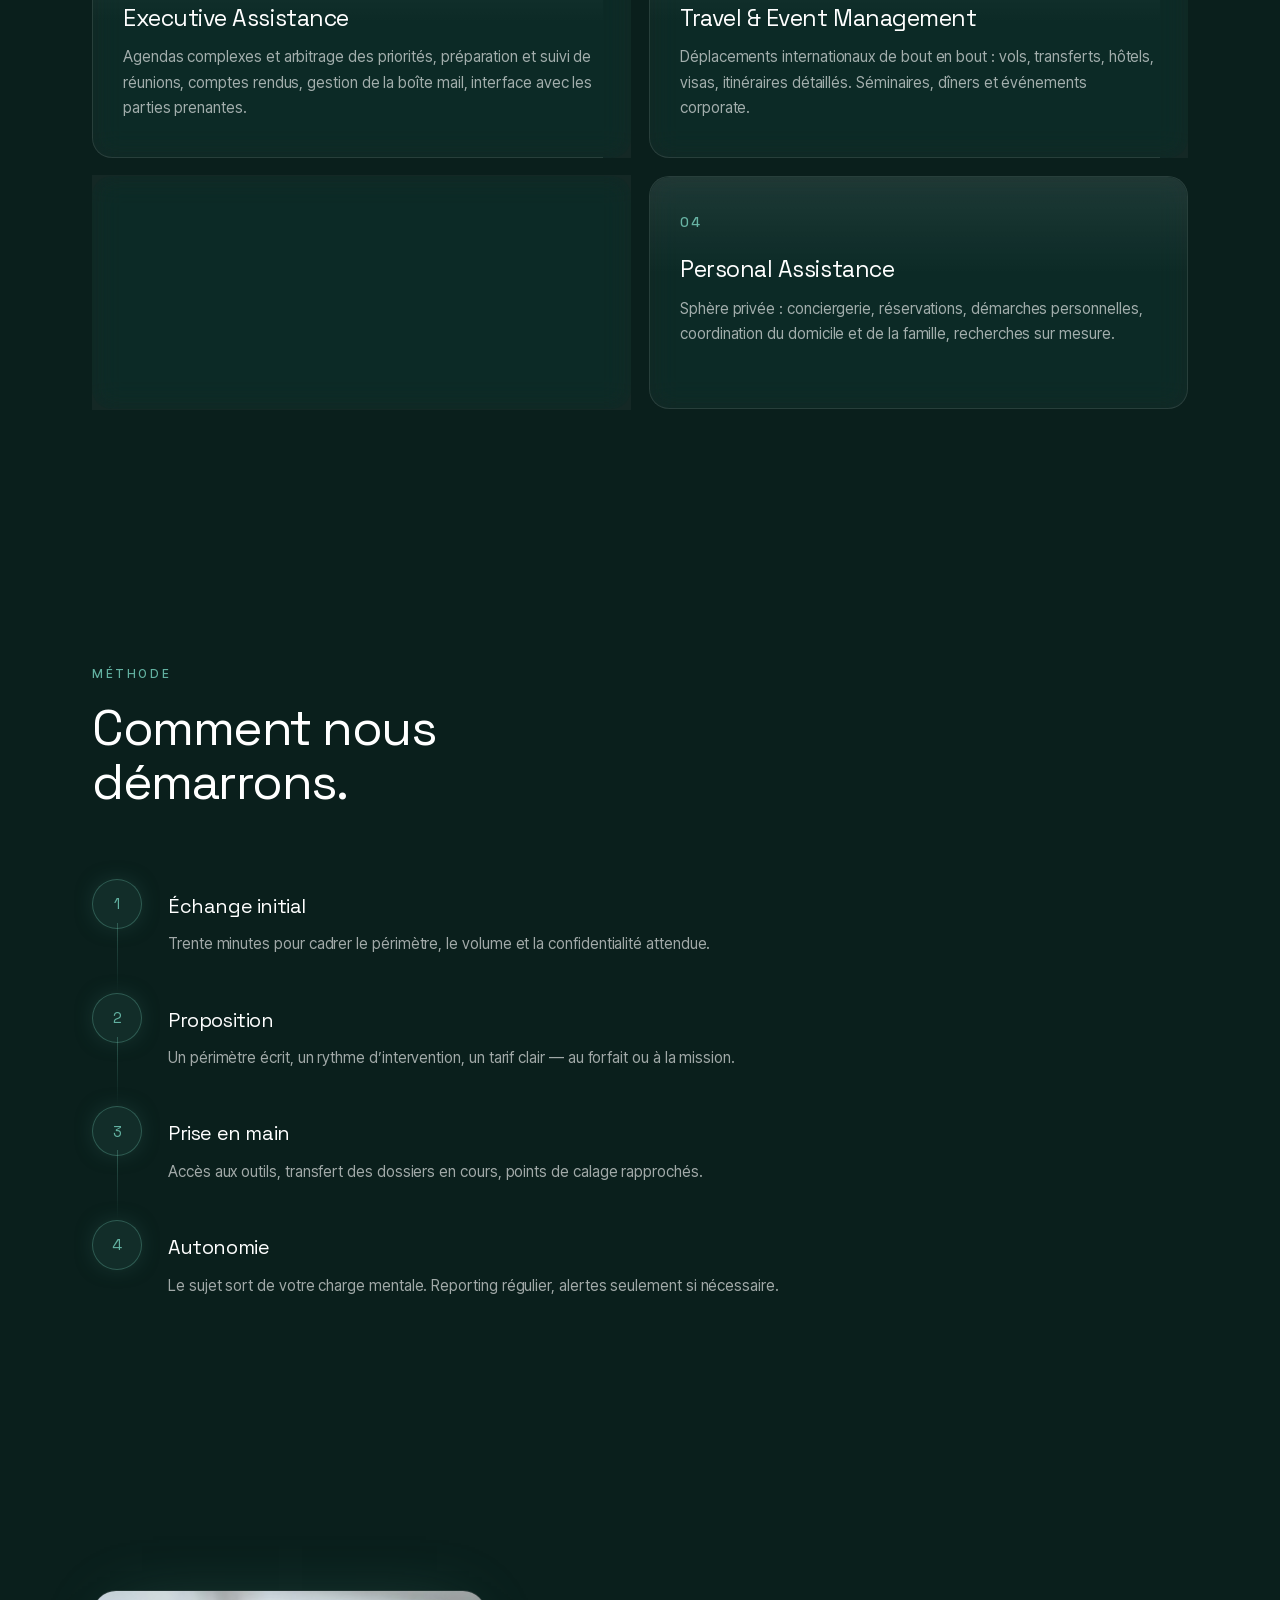
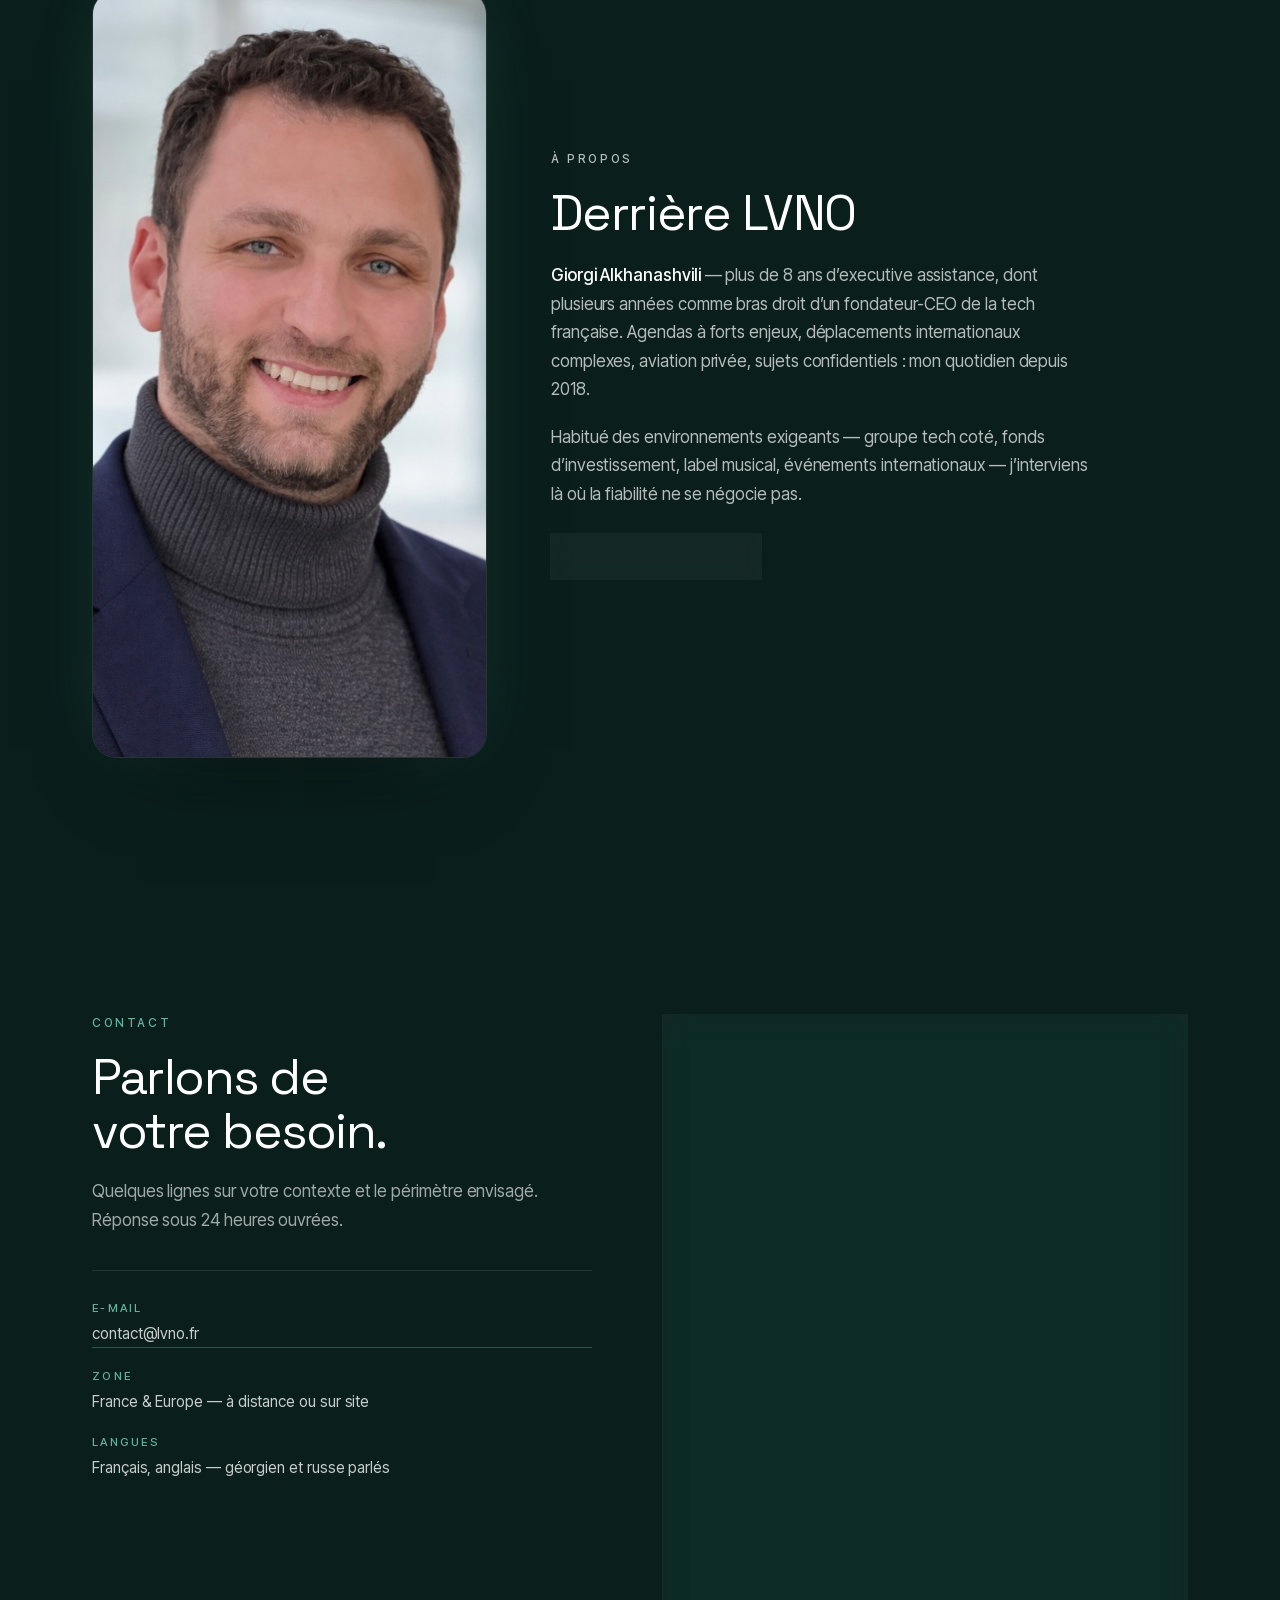
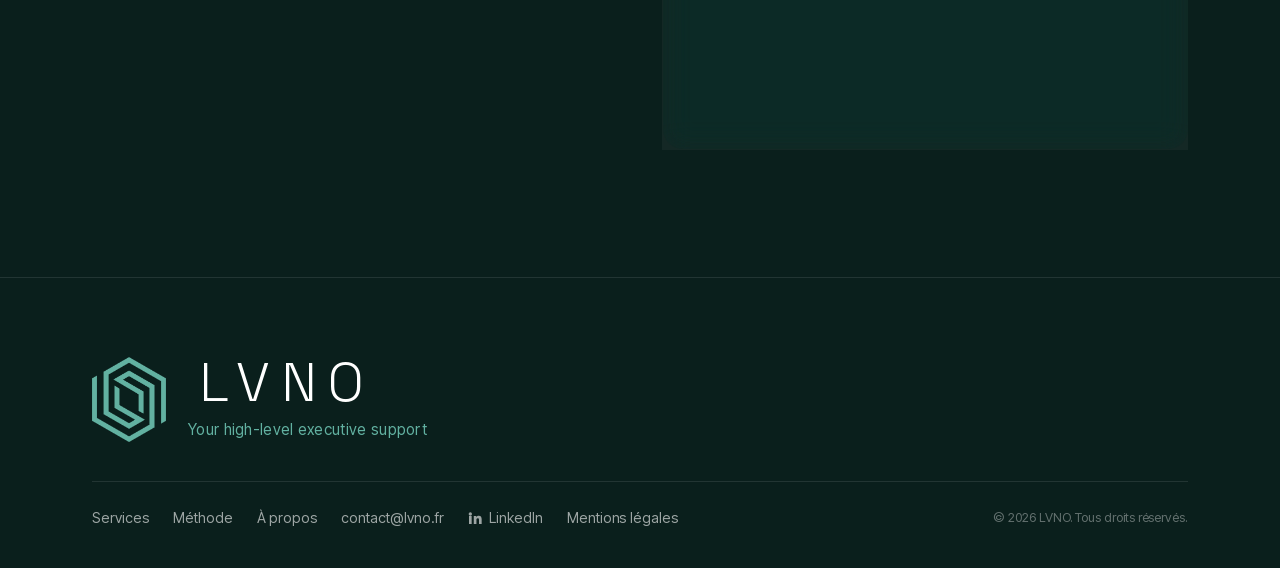
==== commit 09797485: "Pastille du hero : ancrage sur l'expérience « Disponible pour de nouvelles missions » annonçait une " ====
--- a/index.html
+++ b/index.html
@@ -34,6 +34,7 @@
   "description": "Executive assistance haut de gamme pour dirigeants et comités exécutifs.",
   "url": "https://lvno.fr/",
   "email": "contact@lvno.fr",
+  "telephone": "+33695592948",
   "areaServed": "Europe",
   "availableLanguage": ["fr", "en", "ka", "ru"],
   "slogan": "Your high-level executive support",
@@ -87,7 +88,7 @@
   <!-- ================================================================ HERO -->
   <section class="hero">
     <div class="container hero-in">
-      <p class="badge reveal"><i aria-hidden="true"></i>Disponible pour de nouvelles missions</p>
+      <p class="badge reveal"><span class="mark" aria-hidden="true"></span>Depuis 2018 auprès de dirigeants</p>
       <!-- Baseline de marque : reste en anglais en français, d'où lang="en". -->
       <h1 class="display reveal" data-delay="1" lang="en">
         Your high-level<br><span class="grad">executive support</span>
@@ -232,7 +233,7 @@
       </div>
 
       <form class="glass form reveal" data-delay="2" data-form
-            action="https://formspree.io/f/REMPLACER_PAR_VOTRE_ID" method="POST" novalidate
+            action="https://formspree.io/f/xbgjkgwd" method="POST" novalidate
             data-msg-invalid="Merci de compléter les champs signalés."
             data-msg-unset="Formulaire non configuré : renseignez votre URL Formspree dans l’attribut action du formulaire. En attendant, écrivez à contact@lvno.fr."
             data-msg-sending="Envoi en cours…"
@@ -258,6 +259,7 @@
           <span>J’accepte que ces informations soient utilisées pour me recontacter.</span></label>
         <input class="gotcha" type="text" name="_gotcha" tabindex="-1" autocomplete="off" aria-hidden="true">
         <input type="hidden" name="_subject" value="Nouveau contact depuis lvno.fr">
+        <input type="hidden" name="_language" value="fr">
         <button class="btn btn-solid btn-block" type="submit" data-submit>
           <span class="btn-label">Envoyer le message</span></button>
         <p class="form-status" data-status role="status" aria-live="polite"></p>
--- a/assets/css/style.css
+++ b/assets/css/style.css
@@ -143,13 +143,8 @@
   backdrop-filter:blur(10px); -webkit-backdrop-filter:blur(10px);
   font-size:.8rem; letter-spacing:.01em; color:rgba(255,255,255,.8);
 }
-.badge i{ width:7px; height:7px; border-radius:50%; background:var(--brand); flex:none;
-  box-shadow:0 0 0 0 rgba(98,177,161,.7); animation:pulse 2.6s ease-out infinite; }
-@keyframes pulse{
-  0%{ box-shadow:0 0 0 0 rgba(98,177,161,.65); }
-  70%{ box-shadow:0 0 0 9px rgba(98,177,161,0); }
-  100%{ box-shadow:0 0 0 0 rgba(98,177,161,0); }
-}
+/* Le sigle plutôt qu'un point pulsé : la pastille n'annonce plus un statut. */
+.badge .mark{ width:13px; color:var(--brand); flex:none; }
 
 .display{
   font-family:var(--display); font-weight:400;
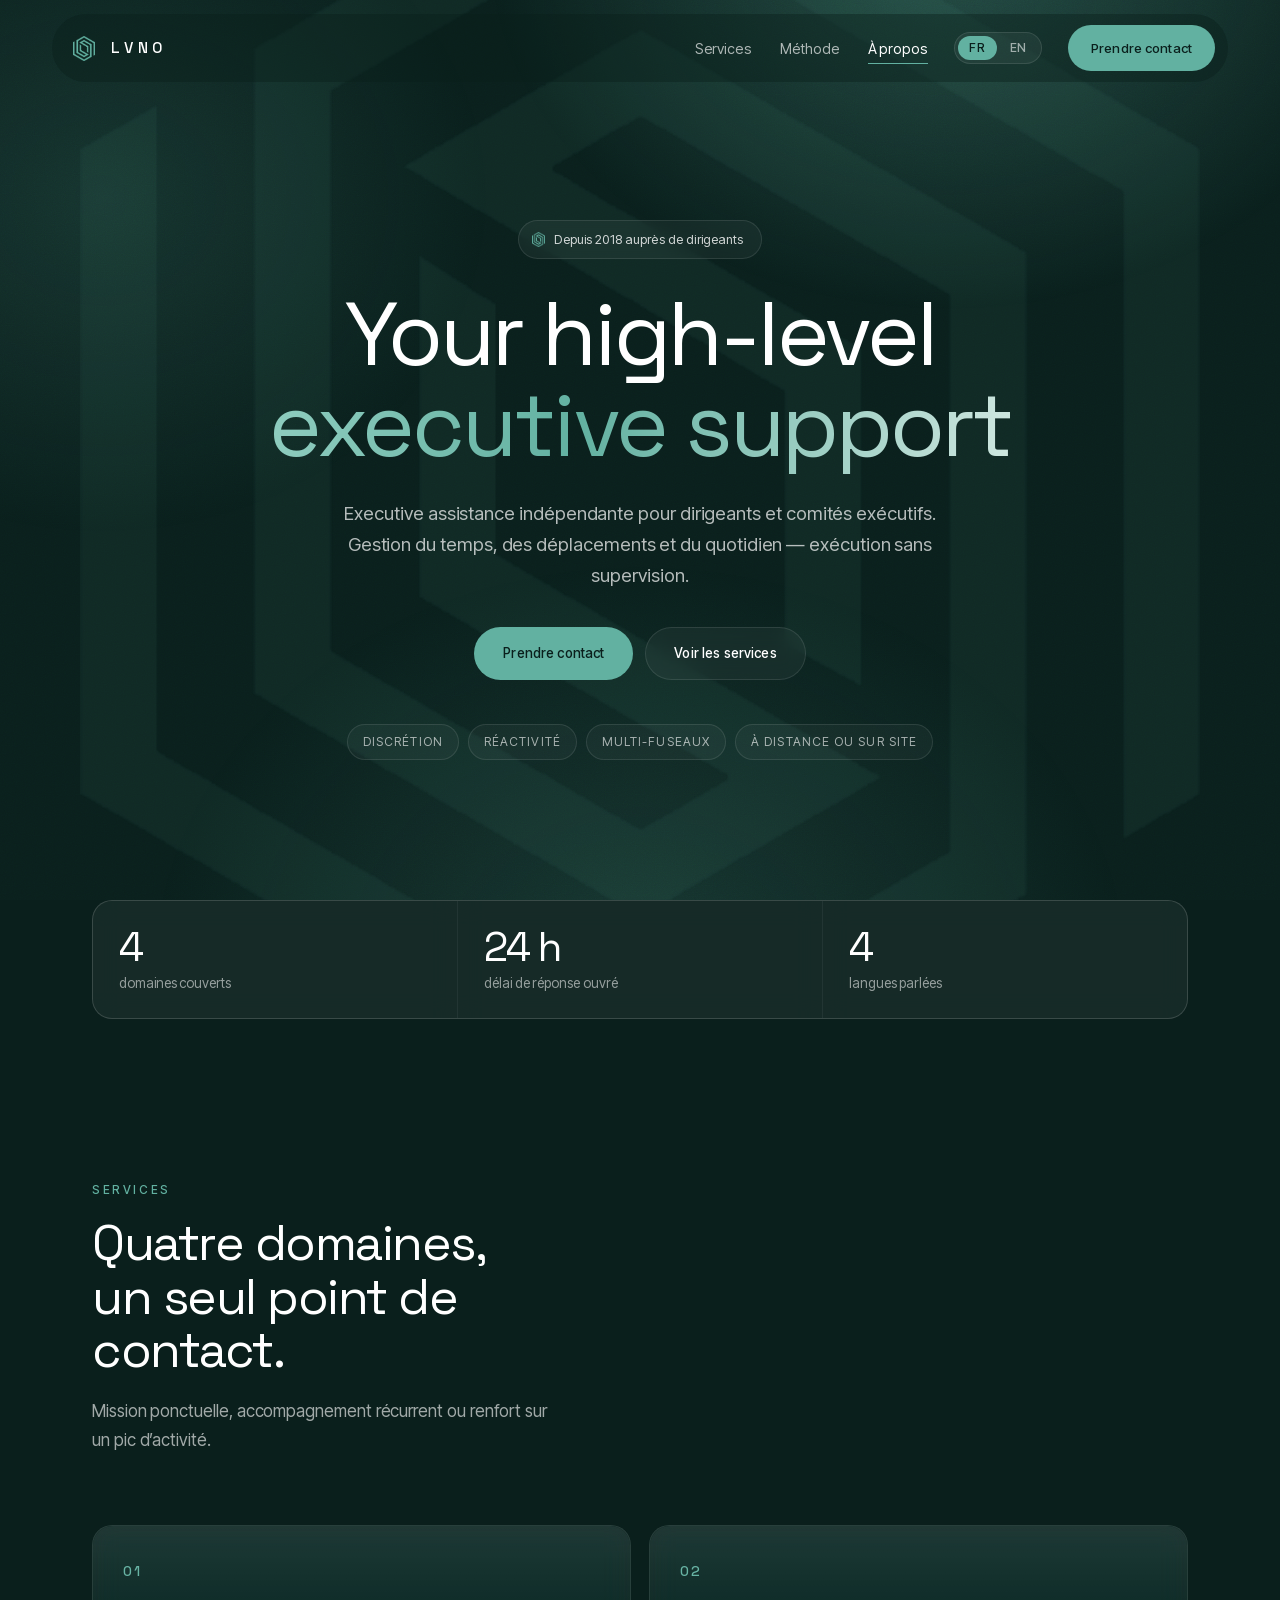
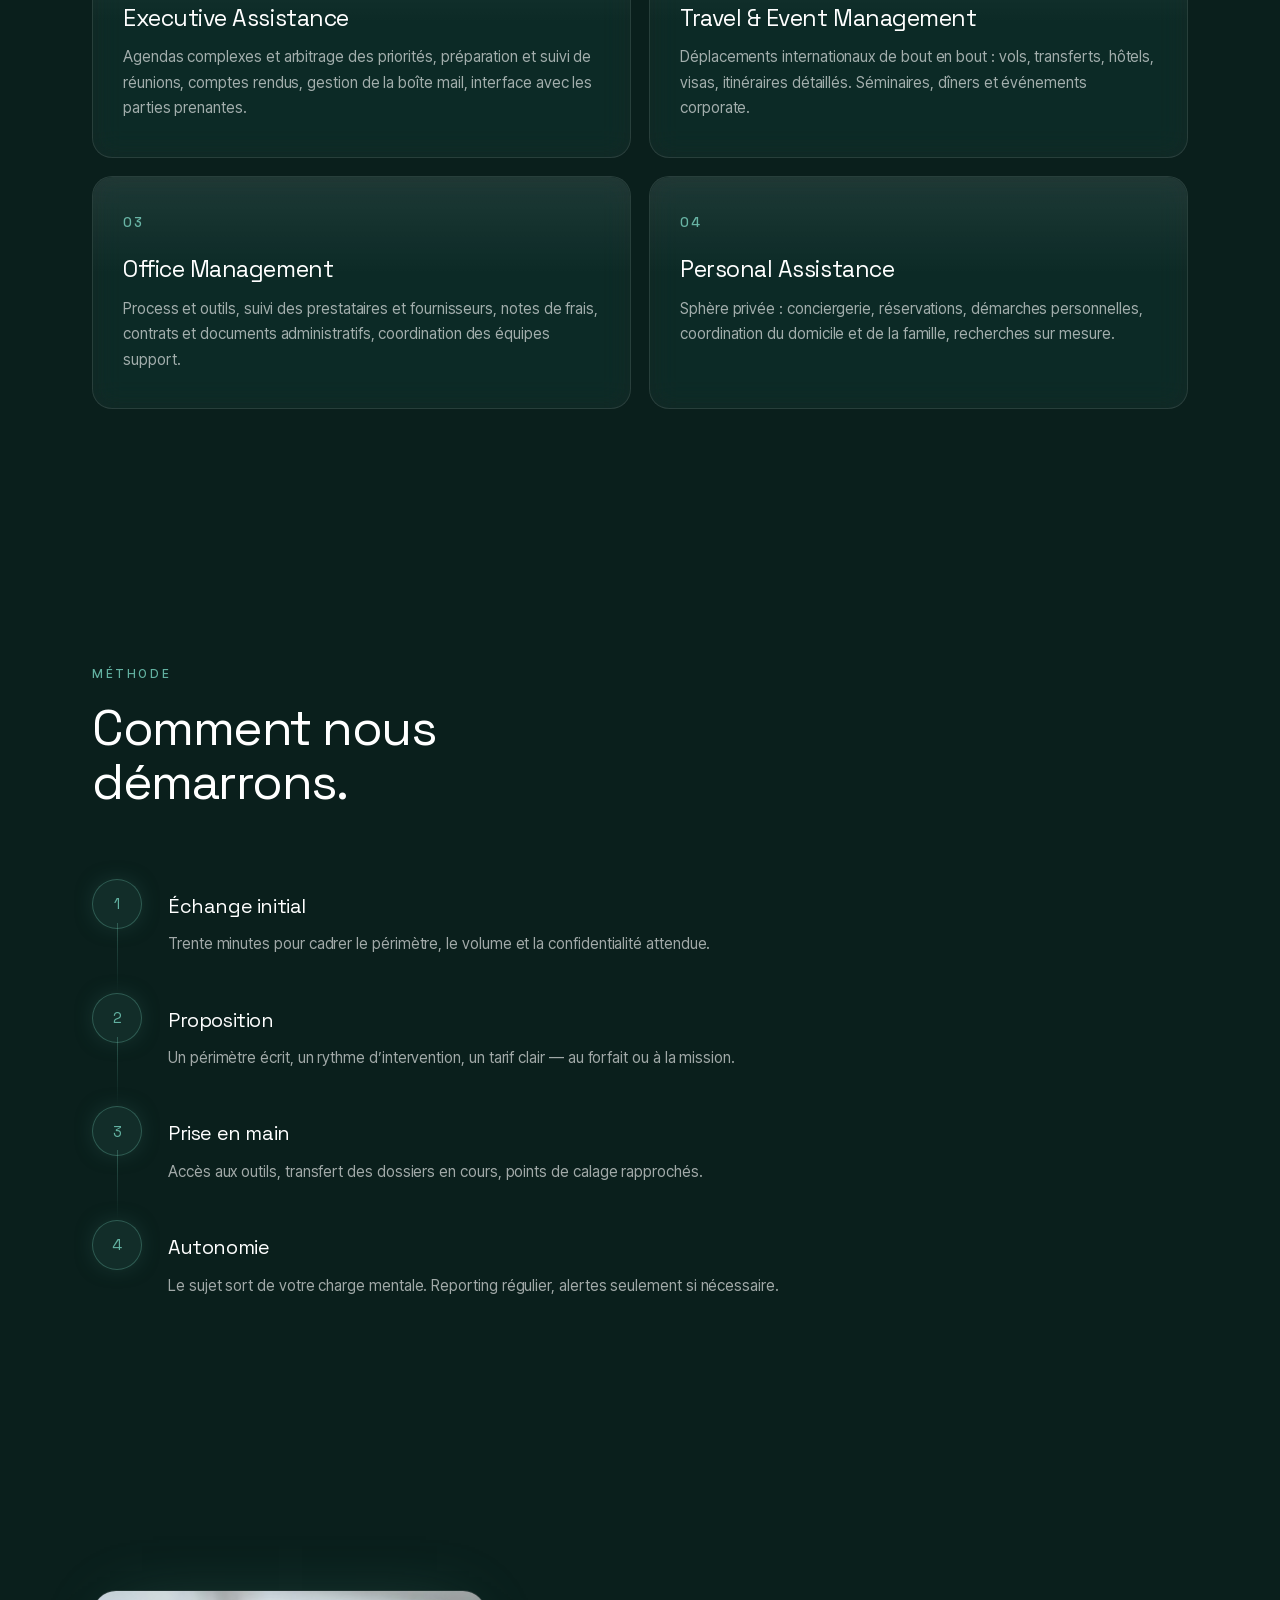
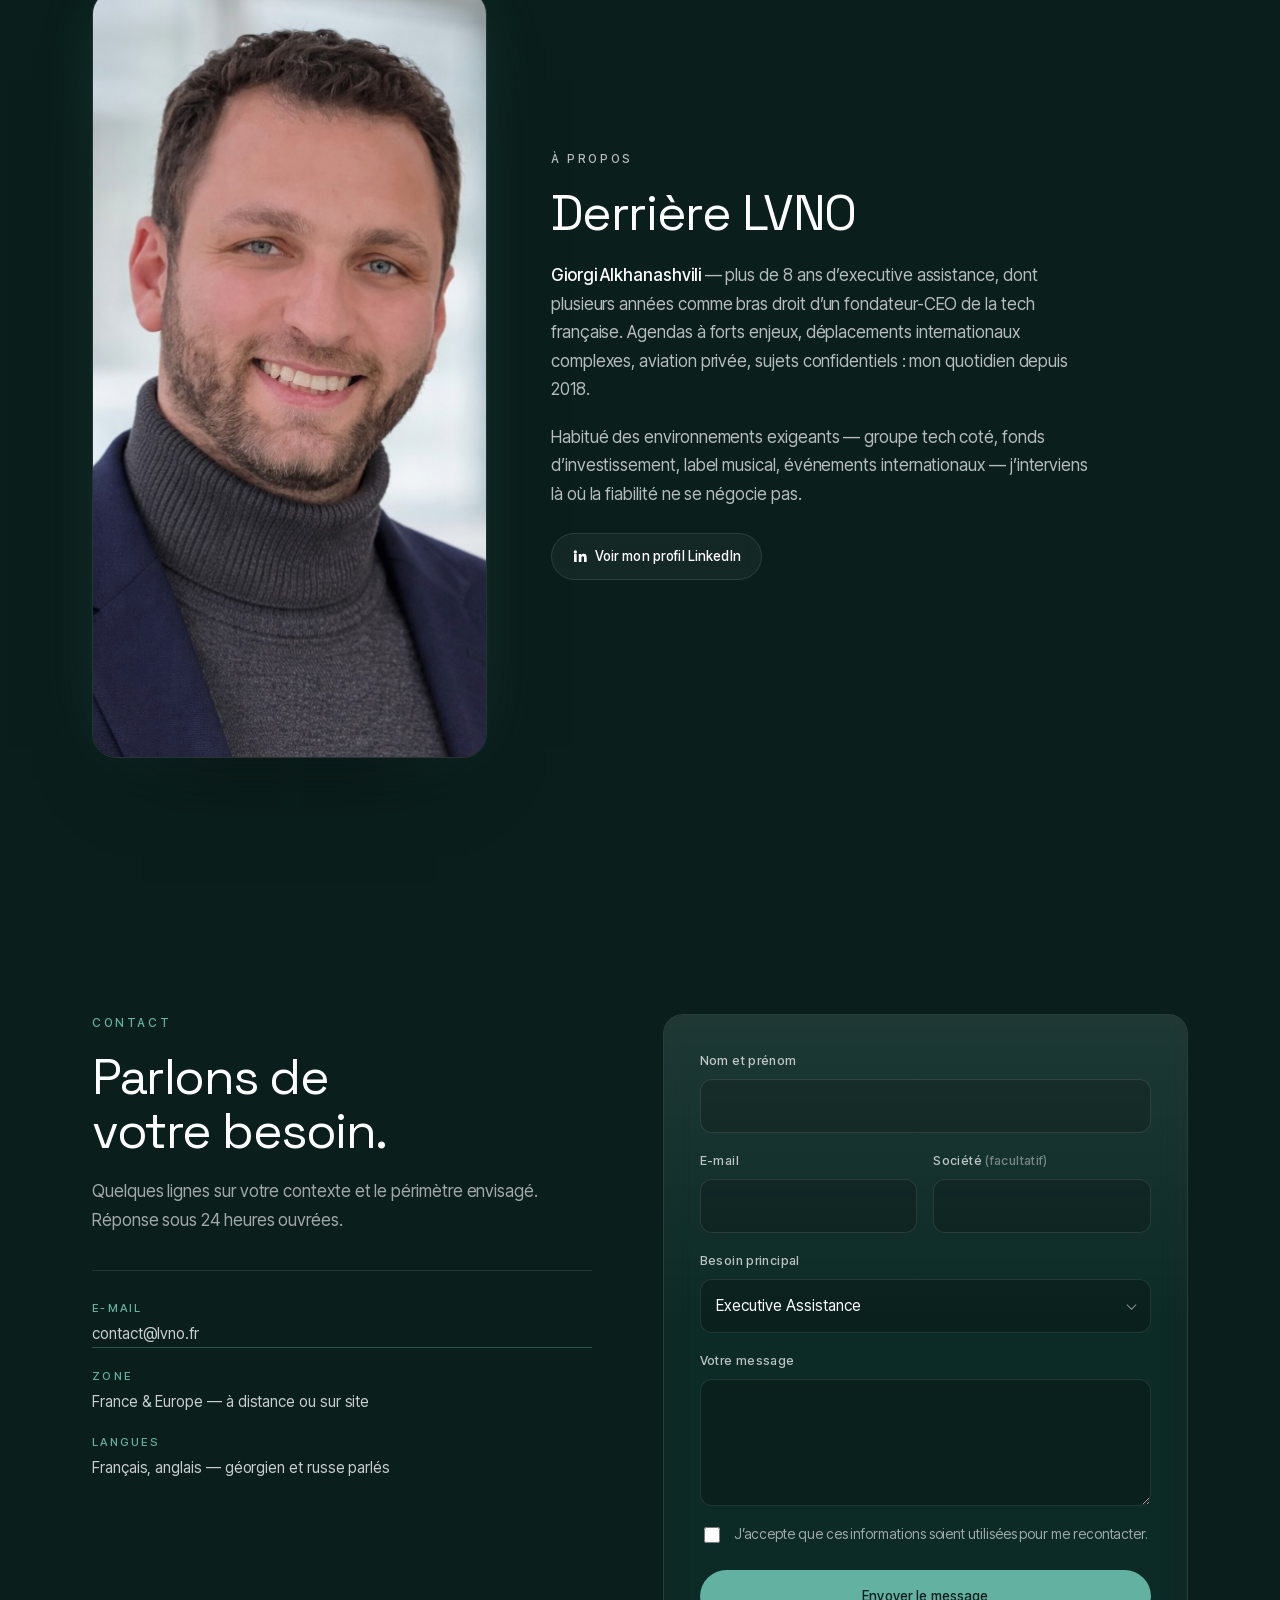
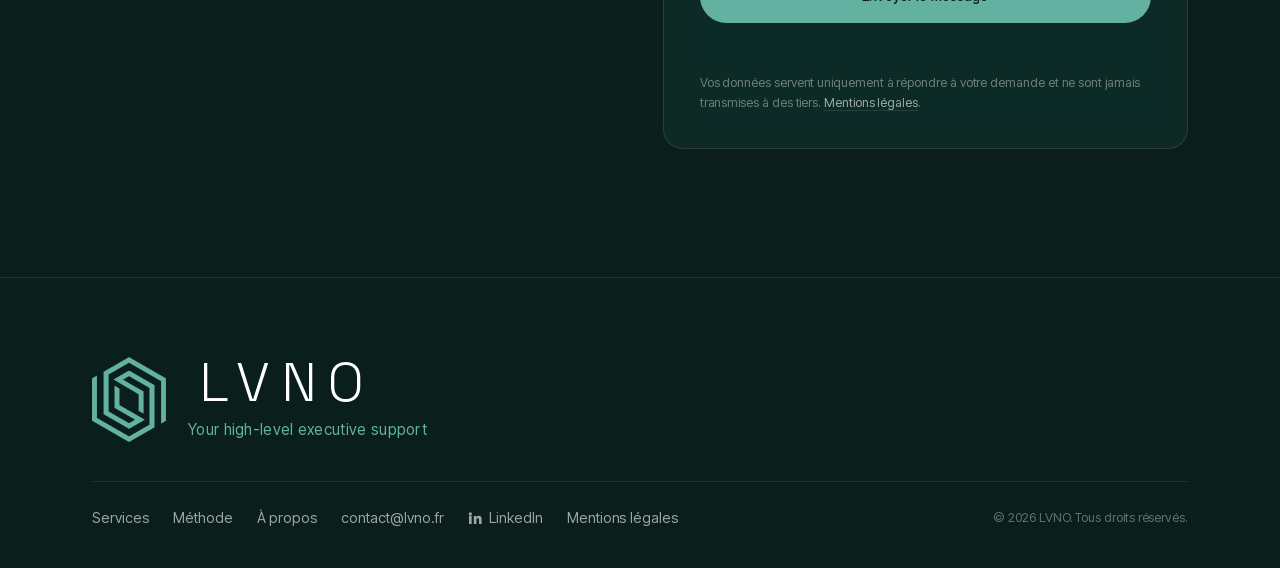
==== commit 57639b55: "Lien LinkedIn corrigé et bouton de remontée - URL du profil : 8 occurrences remplacées (liens À prop" ====
--- a/index.html
+++ b/index.html
@@ -42,7 +42,7 @@
     "@type": "Person",
     "name": "Giorgi Alkhanashvili",
     "jobTitle": "Executive Assistant",
-    "sameAs": "https://www.linkedin.com/in/giorgi-alkhanashvili"
+    "sameAs": "https://www.linkedin.com/in/giorgialkhanashvili/"
   }
 }
 </script>
@@ -205,7 +205,7 @@
           ne se négocie pas.
         </p>
         <p class="reveal" data-delay="4">
-          <a class="btn btn-glass btn-sm" href="https://www.linkedin.com/in/giorgi-alkhanashvili"
+          <a class="btn btn-glass btn-sm" href="https://www.linkedin.com/in/giorgialkhanashvili/"
              target="_blank" rel="noopener noreferrer">
             <svg class="ico" viewBox="0 0 24 24" fill="currentColor" aria-hidden="true"><path d="M4.98 3.5a2.5 2.5 0 1 1 0 5 2.5 2.5 0 0 1 0-5ZM3 9h4v12H3V9Zm7 0h3.8v1.7h.05c.53-1 1.83-2.05 3.76-2.05C21.15 8.65 22 10.9 22 14v7h-4v-6.2c0-1.5-.53-2.5-1.85-2.5-1 0-1.6.67-1.87 1.32-.1.23-.12.55-.12.87V21h-4V9Z"/></svg>
             Voir mon profil LinkedIn
@@ -286,7 +286,7 @@
         <a href="#methode">Méthode</a>
         <a href="#apropos">À propos</a>
         <a href="mailto:contact@lvno.fr">contact@lvno.fr</a>
-        <a href="https://www.linkedin.com/in/giorgi-alkhanashvili" target="_blank" rel="noopener noreferrer">
+        <a href="https://www.linkedin.com/in/giorgialkhanashvili/" target="_blank" rel="noopener noreferrer">
           <svg class="ico" viewBox="0 0 24 24" fill="currentColor" aria-hidden="true"><path d="M4.98 3.5a2.5 2.5 0 1 1 0 5 2.5 2.5 0 0 1 0-5ZM3 9h4v12H3V9Zm7 0h3.8v1.7h.05c.53-1 1.83-2.05 3.76-2.05C21.15 8.65 22 10.9 22 14v7h-4v-6.2c0-1.5-.53-2.5-1.85-2.5-1 0-1.6.67-1.87 1.32-.1.23-.12.55-.12.87V21h-4V9Z"/></svg>
           LinkedIn</a>
         <a href="/mentions-legales.html">Mentions légales</a>
@@ -295,6 +295,13 @@
     </div>
   </div>
 </footer>
+
+<button class="to-top" data-to-top type="button" aria-label="Revenir en haut de la page">
+  <svg viewBox="0 0 24 24" fill="none" stroke="currentColor" stroke-width="1.7"
+       stroke-linecap="round" stroke-linejoin="round" aria-hidden="true">
+    <path d="M12 19V5M5 12l7-7 7 7"/>
+  </svg>
+</button>
 
 <script src="/assets/js/site.js" defer></script>
 <script>
--- a/assets/css/style.css
+++ b/assets/css/style.css
@@ -306,6 +306,31 @@
 .form-note a{ color:rgba(255,255,255,.6); border-bottom:1px solid var(--glass-line); }
 .form-note a:hover{ color:var(--brand); }
 .form-sent .f,.form-sent .f2,.form-sent .consent,.form-sent [data-submit]{ display:none; }
+
+/* ------------------------------------------ Bouton de remontée */
+.to-top{
+  position:fixed; z-index:60;
+  right:clamp(16px,3vw,28px); bottom:clamp(16px,3vw,28px);
+  width:48px; height:48px; display:grid; place-items:center;
+  border-radius:50%; cursor:pointer;
+  background:rgba(10,31,28,.66); border:1px solid var(--glass-line); color:#fff;
+  backdrop-filter:blur(14px) saturate(150%); -webkit-backdrop-filter:blur(14px) saturate(150%);
+  box-shadow:0 18px 40px -26px rgba(0,0,0,.9);
+  /* Masqué mais présent : pointer-events le retire du survol et du clic. */
+  opacity:0; transform:translateY(14px) scale(.92); pointer-events:none;
+  transition:opacity .45s var(--ease), transform .45s var(--ease),
+             background .35s var(--ease), border-color .35s var(--ease), color .35s var(--ease);
+}
+.to-top.is-shown{ opacity:1; transform:none; pointer-events:auto; }
+.to-top svg{ width:18px; height:18px; }
+.to-top:hover{
+  background:var(--brand); border-color:var(--brand); color:var(--on-brand);
+  transform:translateY(-3px);
+}
+@media (max-width:680px){
+  .to-top{ width:44px; height:44px; }
+  .to-top svg{ width:16px; height:16px; }
+}
 
 /* ------------------------------------------------- Pages légales */
 .legal{ padding:clamp(118px,13vw,168px) 0 clamp(56px,7vw,96px); }
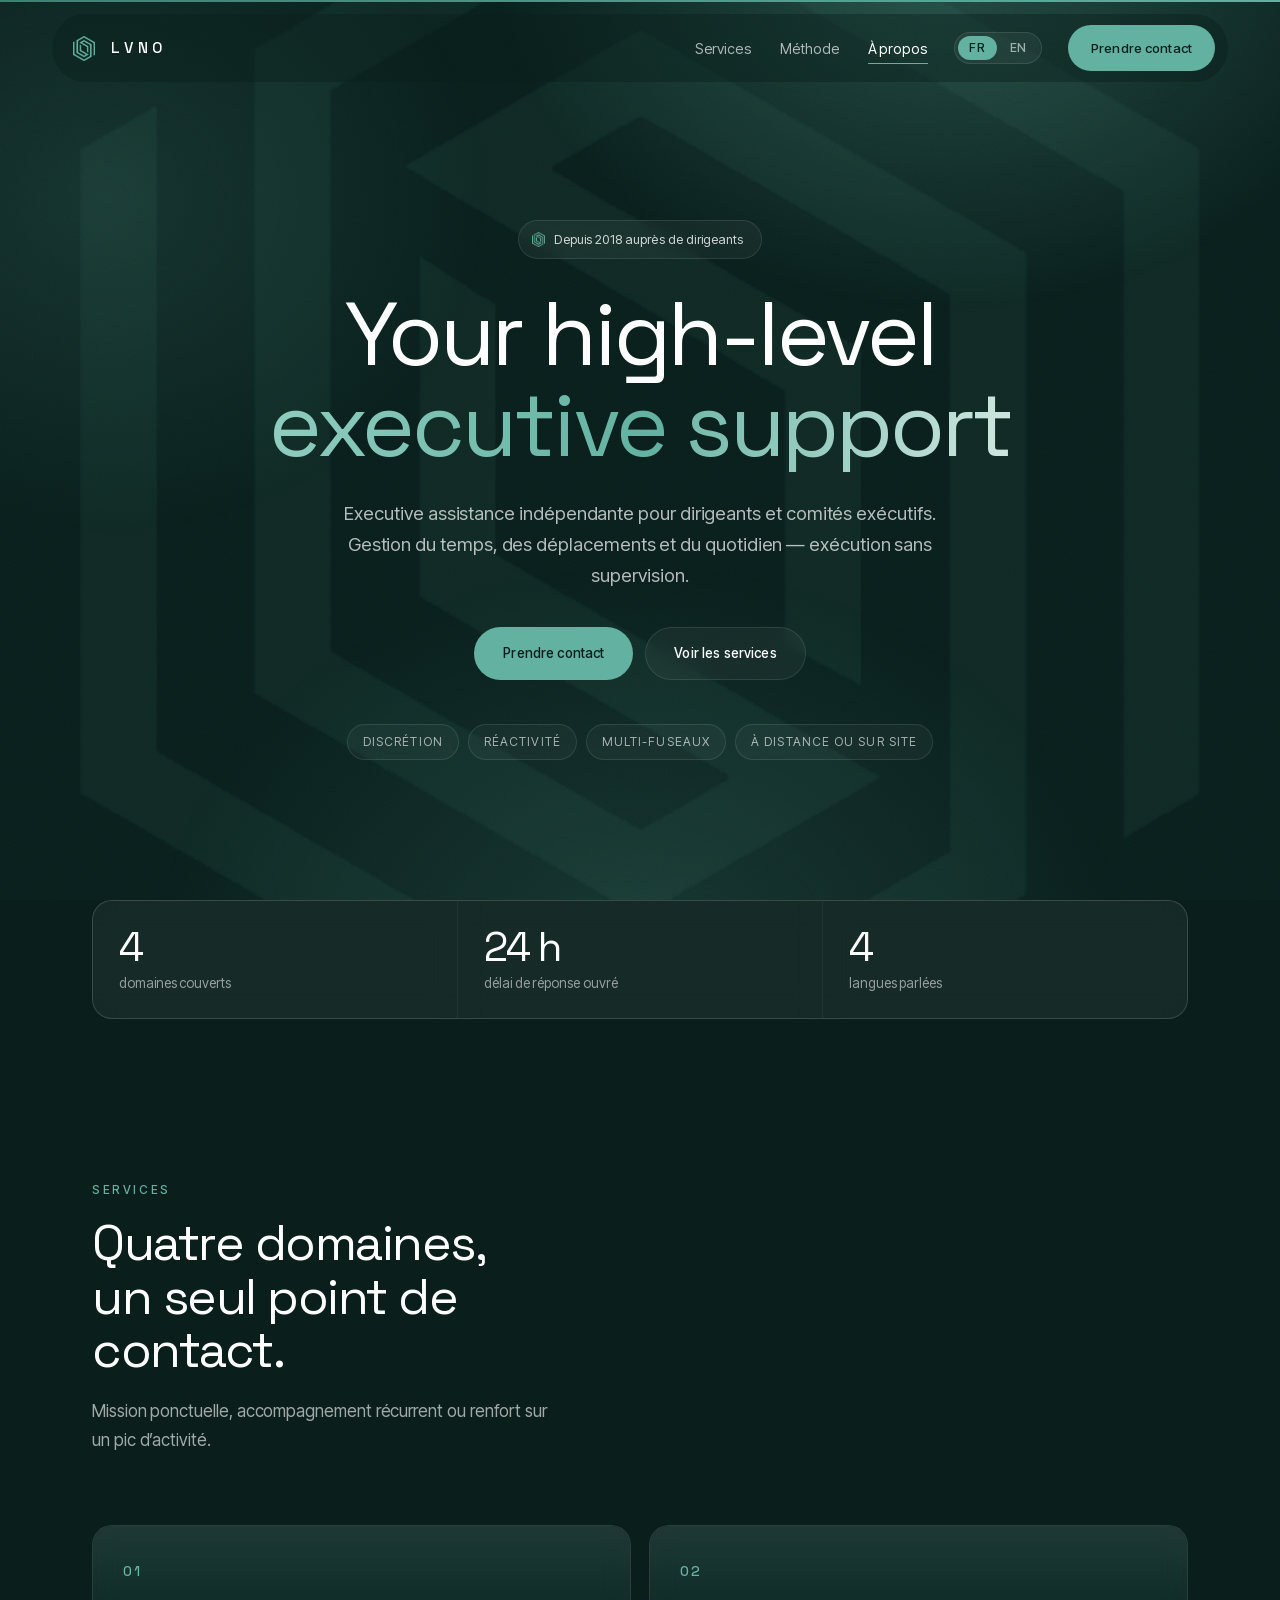
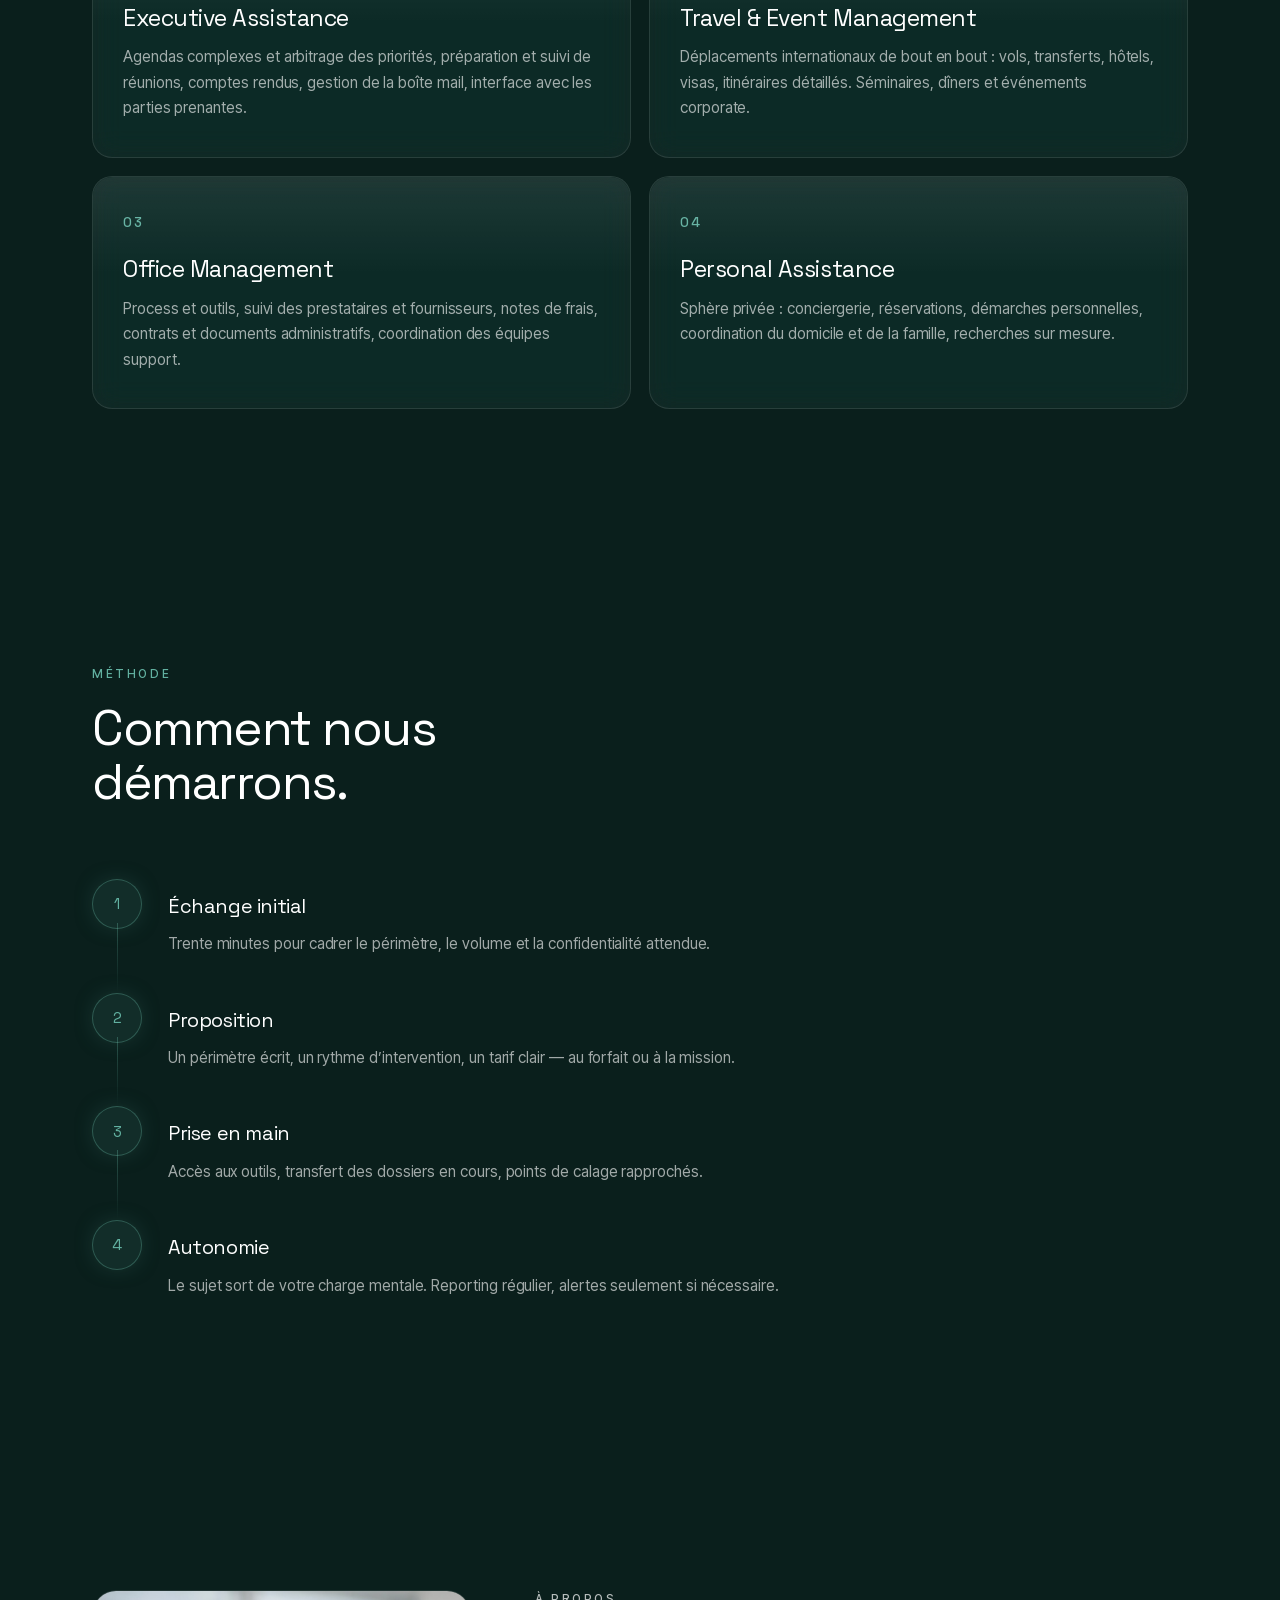
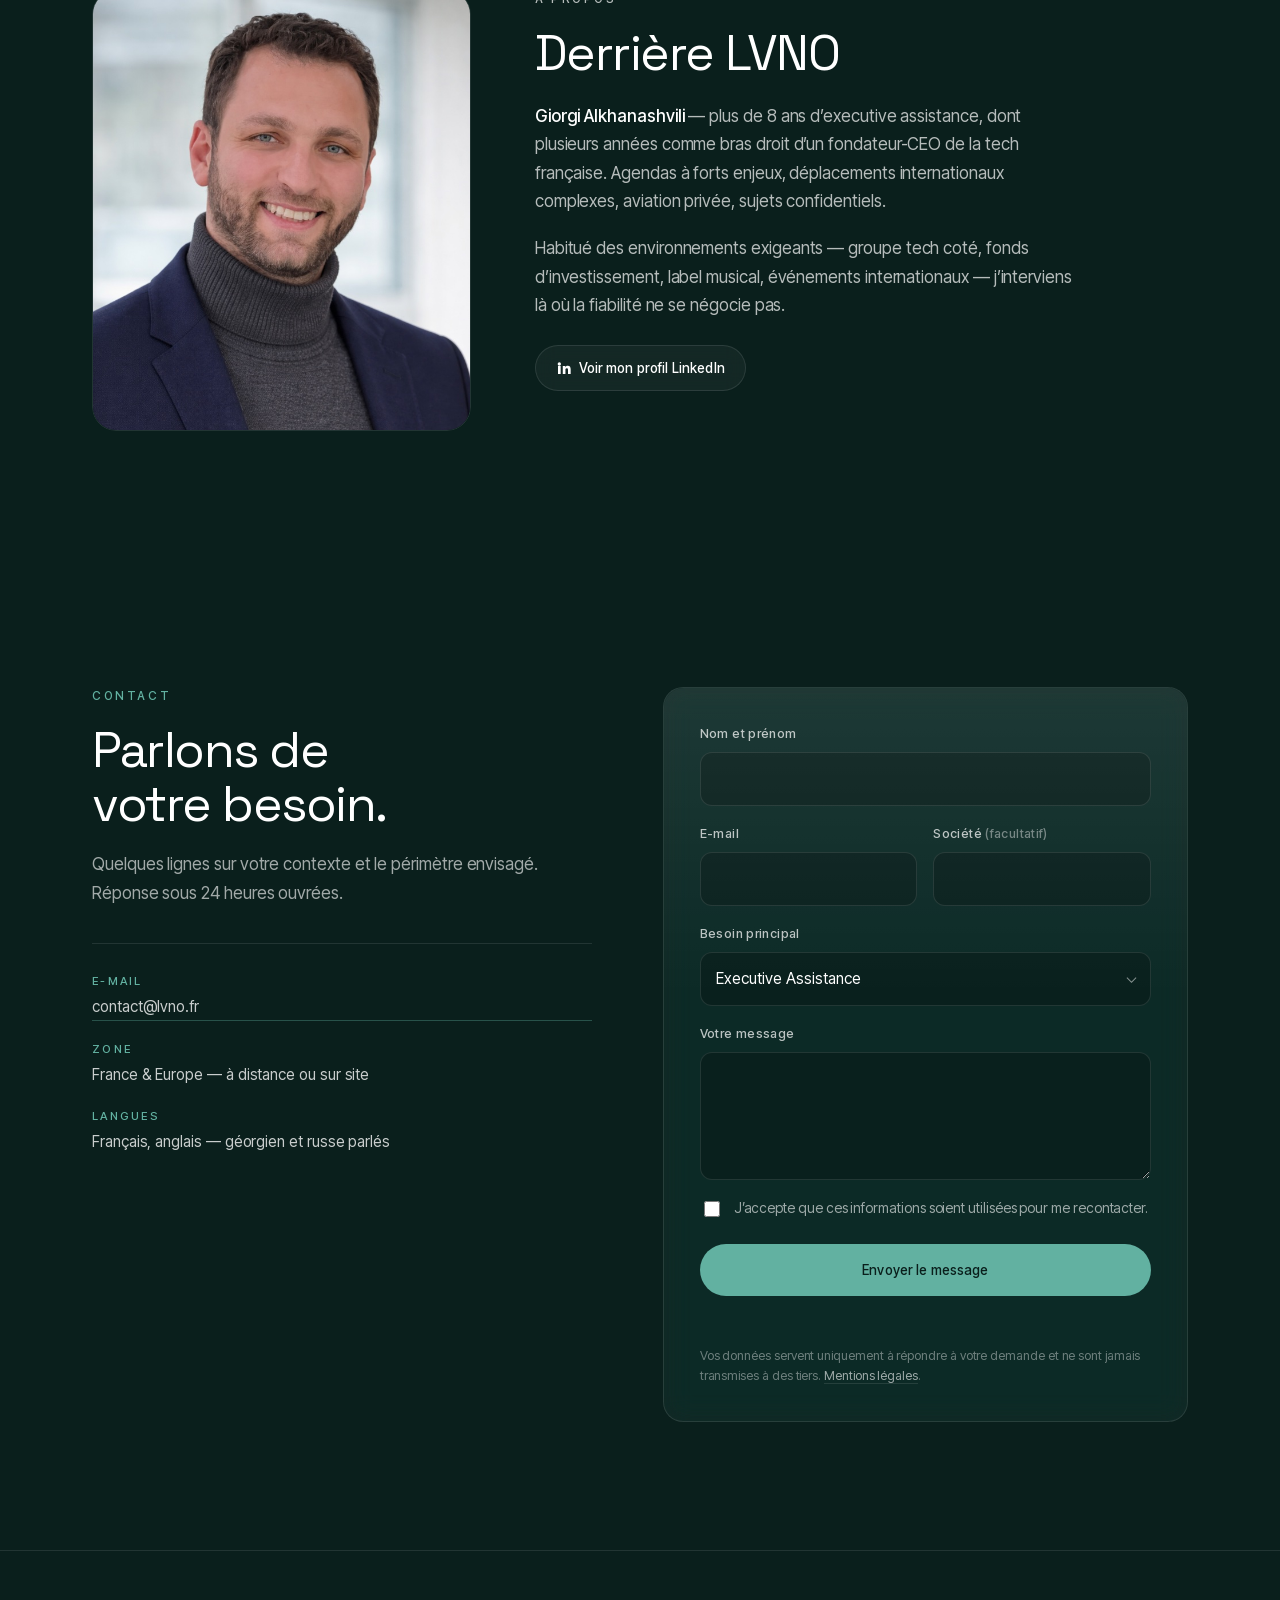
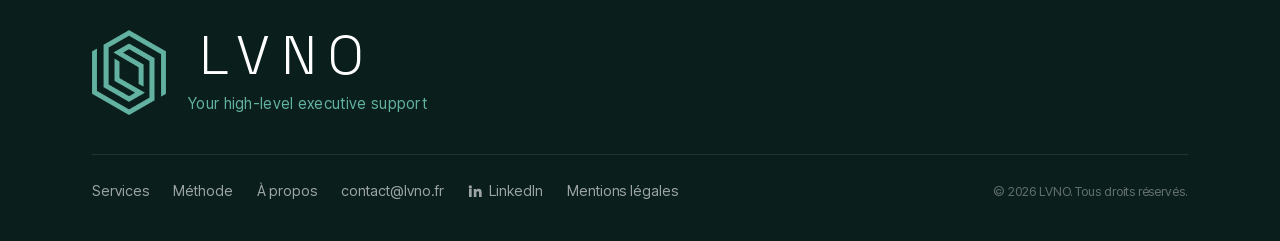
==== commit 2e3c20cd: "Trois couches de mouvement, portrait recalibré, texte À propos allégé A · titre découpé en mots dans" ====
--- a/index.html
+++ b/index.html
@@ -25,6 +25,20 @@
 <link rel="preload" href="/assets/fonts/space-grotesk-latin.woff2" as="font" type="font/woff2" crossorigin>
 <link rel="stylesheet" href="/assets/css/base.css">
 <link rel="stylesheet" href="/assets/css/style.css">
+
+<script>
+  /* Posé avant le premier rendu : sans cela le hero apparaîtrait une fraction
+     de seconde avant d'être recouvert par l'intro. Volontairement en ligne et
+     bloquant — trois lignes. Si le JavaScript est absent, la classe n'est pas
+     posée et le site s'affiche normalement, sans intro. */
+  (function () {
+    try {
+      if (window.matchMedia('(prefers-reduced-motion: reduce)').matches) { return; }
+      if (sessionStorage.getItem('lvno-intro') === '1') { return; }
+      document.documentElement.classList.add('intro-pending');
+    } catch (e) { /* stockage indisponible : pas d'intro, rien de cassé */ }
+  })();
+</script>
 
 <script type="application/ld+json">
 {
@@ -88,20 +102,23 @@
   <!-- ================================================================ HERO -->
   <section class="hero">
     <div class="container hero-in">
-      <p class="badge reveal"><span class="mark" aria-hidden="true"></span>Depuis 2018 auprès de dirigeants</p>
+      <p class="badge reveal" style="--k:0"><span class="mark" aria-hidden="true"></span>Depuis 2018 auprès de dirigeants</p>
       <!-- Baseline de marque : reste en anglais en français, d'où lang="en". -->
-      <h1 class="display reveal" data-delay="1" lang="en">
-        Your high-level<br><span class="grad">executive support</span>
+      <h1 class="display" lang="en">
+        <span class="wr"><span class="wi" style="--i:0">Your</span></span>
+        <span class="wr"><span class="wi" style="--i:1">high-level</span></span><br>
+        <span class="wr"><span class="wi g g1" style="--i:2">executive</span></span>
+        <span class="wr"><span class="wi g g2" style="--i:3">support</span></span>
       </h1>
-      <p class="lede reveal" data-delay="2">
+      <p class="lede reveal" style="--k:1" data-delay="2">
         Executive assistance indépendante pour dirigeants et comités exécutifs.
         Gestion du temps, des déplacements et du quotidien — exécution sans supervision.
       </p>
-      <div class="actions reveal" data-delay="3">
+      <div class="actions reveal" style="--k:2" data-delay="3">
         <a class="btn btn-solid" href="#contact">Prendre contact</a>
         <a class="btn btn-glass" href="#services">Voir les services</a>
       </div>
-      <ul class="chips reveal" data-delay="4">
+      <ul class="chips reveal" style="--k:3" data-delay="4">
         <li>Discrétion</li><li>Réactivité</li><li>Multi-fuseaux</li><li>À distance ou sur site</li>
       </ul>
     </div>
@@ -197,7 +214,7 @@
           <strong>Giorgi Alkhanashvili</strong> — plus de 8 ans d’executive assistance,
           dont plusieurs années comme bras droit d’un fondateur-CEO de la tech française.
           Agendas à forts enjeux, déplacements internationaux complexes, aviation privée,
-          sujets confidentiels : mon quotidien depuis 2018.
+          sujets confidentiels.
         </p>
         <p class="reveal" data-delay="3">
           Habitué des environnements exigeants — groupe tech coté, fonds d’investissement,
@@ -304,6 +321,7 @@
 </button>
 
 <script src="/assets/js/site.js" defer></script>
+<script src="/assets/js/motion.js" defer></script>
 <script>
 /* Halo qui suit le curseur sur la grille de services. */
 (function () {
--- a/assets/css/style.css
+++ b/assets/css/style.css
@@ -248,12 +248,16 @@
 
 /* À propos : portrait à gauche, texte à droite */
 .about-grid{
-  display:grid; grid-template-columns:minmax(0,.62fr) minmax(0,1fr);
-  gap:clamp(32px,5vw,72px); align-items:center;
-}
-.portrait{ margin:0; max-width:420px; }
+  display:grid; grid-template-columns:minmax(0,.58fr) minmax(0,1fr);
+  gap:clamp(32px,5vw,72px);
+  /* stretch plutôt que center : le portrait prend la hauteur du texte, donc
+     les deux colonnes s'alignent en haut et en bas à toutes les largeurs. */
+  align-items:stretch;
+}
+.portrait{ margin:0; max-width:390px; }
 .portrait img{
-  width:100%; aspect-ratio:4/5; object-fit:cover; object-position:50% 20%;
+  width:100%; height:100%; min-height:360px;
+  object-fit:cover; object-position:50% 16%;
   border-radius:24px; border:1px solid var(--glass-line);
   box-shadow:0 40px 90px -50px rgba(0,0,0,.9), 0 0 70px -26px rgba(98,177,161,.32);
 }
@@ -377,8 +381,9 @@
 /* ---------------------------------------------------------- Responsive */
 @media (max-width:980px){
   .contact-grid{ grid-template-columns:1fr; }
-  .about-grid{ grid-template-columns:1fr; }
+  .about-grid{ grid-template-columns:1fr; align-items:start; }
   .portrait{ max-width:320px; }
+  .portrait img{ height:auto; min-height:0; aspect-ratio:4/5; }
 }
 @media (max-width:760px){ .bento{ grid-template-columns:1fr; } }
 @media (max-width:900px){
@@ -410,3 +415,199 @@
   .grain{ display:none; }
   .ftr-lockup{ flex-direction:column; align-items:flex-start; gap:16px; }
 }
+
+/* ==========================================================================
+   MOUVEMENT — trois couches combinées
+     A · révélation typographique du titre et des titres de section
+     B · animations liées au défilement, natives et sans JavaScript
+     D · signature de marque à l'ouverture, puis transitions entre pages
+
+   Principe de sûreté : la révélation du hero est pilotée par des animations
+   CSS à retard fixe, jamais par une classe posée en JavaScript. Un script
+   qui échoue ne peut donc pas laisser le titre invisible.
+   ========================================================================== */
+
+/* Transitions fondues d'une page à l'autre — FR/EN et pages légales */
+@view-transition{ navigation:auto; }
+
+/* ------------------------------------------- A · révélation typographique */
+
+.display .wr,.h2 .wr{
+  display:inline-block; overflow:hidden;
+  vertical-align:bottom;
+  /* compense le rognage des jambages par overflow:hidden */
+  padding-bottom:.12em; margin-bottom:-.12em;
+}
+
+.display .wi{
+  display:inline-block;
+  animation:word-in 1.05s var(--ease-out) both;
+  animation-delay:calc(var(--i,0) * .095s + var(--start,.14s));
+}
+@keyframes word-in{
+  from{ transform:translateY(118%); opacity:0; filter:blur(10px); }
+  to  { transform:none; opacity:1; filter:none; }
+}
+
+/* Un seul dégradé réparti sur les deux mots, via background-position */
+.display .g{
+  background-image:linear-gradient(96deg,#8FCDBF 0%,#62B1A1 45%,#CFE7E0 100%);
+  background-size:220% 100%;
+  -webkit-background-clip:text; background-clip:text;
+  color:transparent; -webkit-text-fill-color:transparent;
+  animation:word-in 1.05s var(--ease-out) both,
+            sweep 1.3s var(--ease-out) both;
+}
+/* Le balayage reste dans la plage 0-100 % : au-delà, l'image de fond se
+   carrellerait et laisserait une couture visible en travers des lettres. */
+.display .g1{
+  background-position:0% 0;
+  animation-delay:calc(var(--i) * .095s + var(--start,.14s)), calc(var(--start,.14s) + .48s);
+}
+.display .g2{
+  background-position:100% 0;
+  animation-delay:calc(var(--i) * .095s + var(--start,.14s)), calc(var(--start,.14s) + .56s);
+}
+@keyframes sweep{ from{ background-position-x:var(--bp-from); } to{ background-position-x:var(--bp-to); } }
+.display .g1{ --bp-from:100%; --bp-to:0%; }
+.display .g2{ --bp-from:0%;   --bp-to:100%; }
+
+/* Titres de section : découpés par le script, donc invisibles seulement
+   s'ils existent — sans JavaScript le texte s'affiche normalement. */
+.h2 .wi{
+  display:inline-block;
+  transform:translateY(118%); opacity:0;
+  transition:transform .95s var(--ease-out), opacity .7s var(--ease-out);
+  transition-delay:calc(var(--i,0) * .06s);
+}
+.h2.is-lit .wi{ transform:none; opacity:1; }
+
+/* --------------------------------------------------- B · défilement */
+
+@supports (animation-timeline: view()){
+
+  /* Ces éléments passent sous contrôle du défilement : on annule l'état
+     initial des apparitions JS pour que les deux ne se marchent pas dessus. */
+  .tile,.stats li,.stp,.portrait{ opacity:1; transform:none; }
+
+  @keyframes b-rise{
+    from{ opacity:0; transform:translateY(48px) scale(.955); }
+    to  { opacity:1; transform:none; }
+  }
+  @keyframes b-slide{
+    from{ opacity:0; transform:translateX(-28px); }
+    to  { opacity:1; transform:none; }
+  }
+  /* Le sigle de fond remonte moins vite que la page */
+  @keyframes b-para{
+    from{ transform:translateX(-50%) translateY(0) scale(1); opacity:.07; }
+    to  { transform:translateX(-50%) translateY(-26vh) scale(1.12); opacity:0; }
+  }
+  /* Duotone vert vers couleur pleine : adoucit l'arrivée d'une photo très
+     claire sur un fond encre. */
+  @keyframes b-colorize{
+    from{ filter:grayscale(1) brightness(.8) sepia(.6) hue-rotate(112deg) saturate(2.8);
+          transform:scale(1.06); }
+    to  { filter:none; transform:none; }
+  }
+  @keyframes b-bar{ from{ width:0; } to{ width:100%; } }
+
+  .tile    { animation:b-rise linear both;  animation-timeline:view(); animation-range:entry 5% entry 55%; }
+  .stats li{ animation:b-rise linear both;  animation-timeline:view(); animation-range:entry 0% entry 48%; }
+  .stp     { animation:b-slide linear both; animation-timeline:view(); animation-range:entry 5% entry 50%; }
+  .hero-mark{ animation:b-para linear both; animation-timeline:scroll(root); animation-range:0% 65%; }
+  .portrait img{ animation:b-colorize linear both; animation-timeline:view(); animation-range:entry 12% entry 78%; }
+
+  /* La barre de progression n'a plus besoin de JavaScript */
+  .progress::after{ transform:none; animation:b-bar linear both; animation-timeline:scroll(root); }
+}
+
+/* Le duotone agrandit l'image : on recadre au niveau du cadre */
+.portrait{ overflow:hidden; border-radius:24px; }
+
+/* ------------------------------------------------ D · signature de marque */
+
+/* Posée sur <html> par un script en ligne dans le <head>, donc avant le
+   premier rendu : le hero n'a jamais le temps d'apparaître puis d'être
+   recouvert. Sans JavaScript la classe est absente et rien ne se déclenche. */
+html.intro-pending{ overflow:hidden; }
+html.intro-pending .display .wi{ --start:1.34s; }
+
+html.intro-pending .hero-in > *:not(.display){
+  animation:hero-in .85s var(--ease-out) both;
+  animation-delay:calc(1.28s + var(--k,0) * .09s);
+}
+@keyframes hero-in{
+  from{ opacity:0; transform:translateY(26px); }
+  to  { opacity:1; transform:none; }
+}
+
+.intro{
+  position:fixed; inset:0; z-index:300;
+  display:grid; place-items:center;
+  background:var(--ink);
+  transition:opacity .55s var(--ease), visibility .55s;
+}
+.intro::before{
+  content:""; position:absolute; inset:0;
+  background:radial-gradient(52vw 42vw at 50% 46%, rgba(98,177,161,.24), transparent 66%);
+}
+.intro-in{ position:relative; display:grid; justify-items:center; gap:26px; }
+
+.intro-mark{
+  width:min(26vw,148px); color:var(--brand);
+  /* Le masque se dévoile du bas vers le haut, avec un léger redressement */
+  clip-path:inset(100% 0 0 0);
+  filter:drop-shadow(0 0 34px rgba(98,177,161,.45));
+  animation:d-build 820ms var(--ease-out) 100ms both;
+  will-change:transform, clip-path;
+}
+@keyframes d-build{
+  from{ clip-path:inset(100% 0 0 0); transform:scale(.86) rotate(-7deg); opacity:0; }
+  to  { clip-path:inset(0 0 0 0);    transform:none;                    opacity:1; }
+}
+
+.intro-word{
+  font-family:var(--display); font-size:.9rem; font-weight:500;
+  letter-spacing:.42em; text-indent:.42em; color:rgba(255,255,255,.82);
+  animation:d-fade .6s var(--ease-out) 620ms both;
+}
+@keyframes d-fade{ from{ opacity:0; transform:translateY(8px); } to{ opacity:1; transform:none; } }
+
+/* Jauge de chargement : c'est elle qui donne l'impression que « ça charge » */
+.intro-bar{
+  width:132px; height:1px; background:rgba(255,255,255,.14); overflow:hidden;
+  animation:d-fade .5s var(--ease-out) 560ms both;
+}
+.intro-bar i{
+  display:block; height:100%; width:0; background:var(--brand);
+  box-shadow:0 0 12px rgba(98,177,161,.9);
+  animation:d-load 900ms cubic-bezier(.5,.05,.2,1) 180ms both;
+}
+@keyframes d-load{ from{ width:0; } to{ width:100%; } }
+
+/* Sortie : le sigle rejoint exactement la place qu'il occupe dans l'en-tête,
+   la cible étant mesurée par le script (variables --tx/--ty/--ts). */
+.intro.is-leaving .intro-in > :not(.intro-mark){ opacity:0; transition:opacity .3s var(--ease); }
+.intro.is-leaving .intro-mark{
+  animation:none;
+  transform:translate(var(--tx,0),var(--ty,0)) scale(var(--ts,.15));
+  filter:drop-shadow(0 0 0 rgba(98,177,161,0));
+  transition:transform .8s cubic-bezier(.66,0,.24,1), filter .8s ease;
+}
+.intro.is-done{ opacity:0; visibility:hidden; }
+
+/* ------------------------------------------ Préférence de mouvement réduit */
+
+@media (prefers-reduced-motion:reduce){
+  .display .wi,.display .g,.h2 .wi{
+    animation:none !important; transform:none !important;
+    opacity:1 !important; filter:none !important;
+  }
+  .display .g{ -webkit-text-fill-color:transparent; }
+  .intro{ display:none !important; }
+  html.intro-pending{ overflow:auto; }
+  html.intro-pending .hero-in > *:not(.display){ animation:none !important; opacity:1; transform:none; }
+  .tile,.stats li,.stp,.portrait img,.hero-mark{ animation:none !important; }
+  .portrait img{ filter:none !important; }
+}
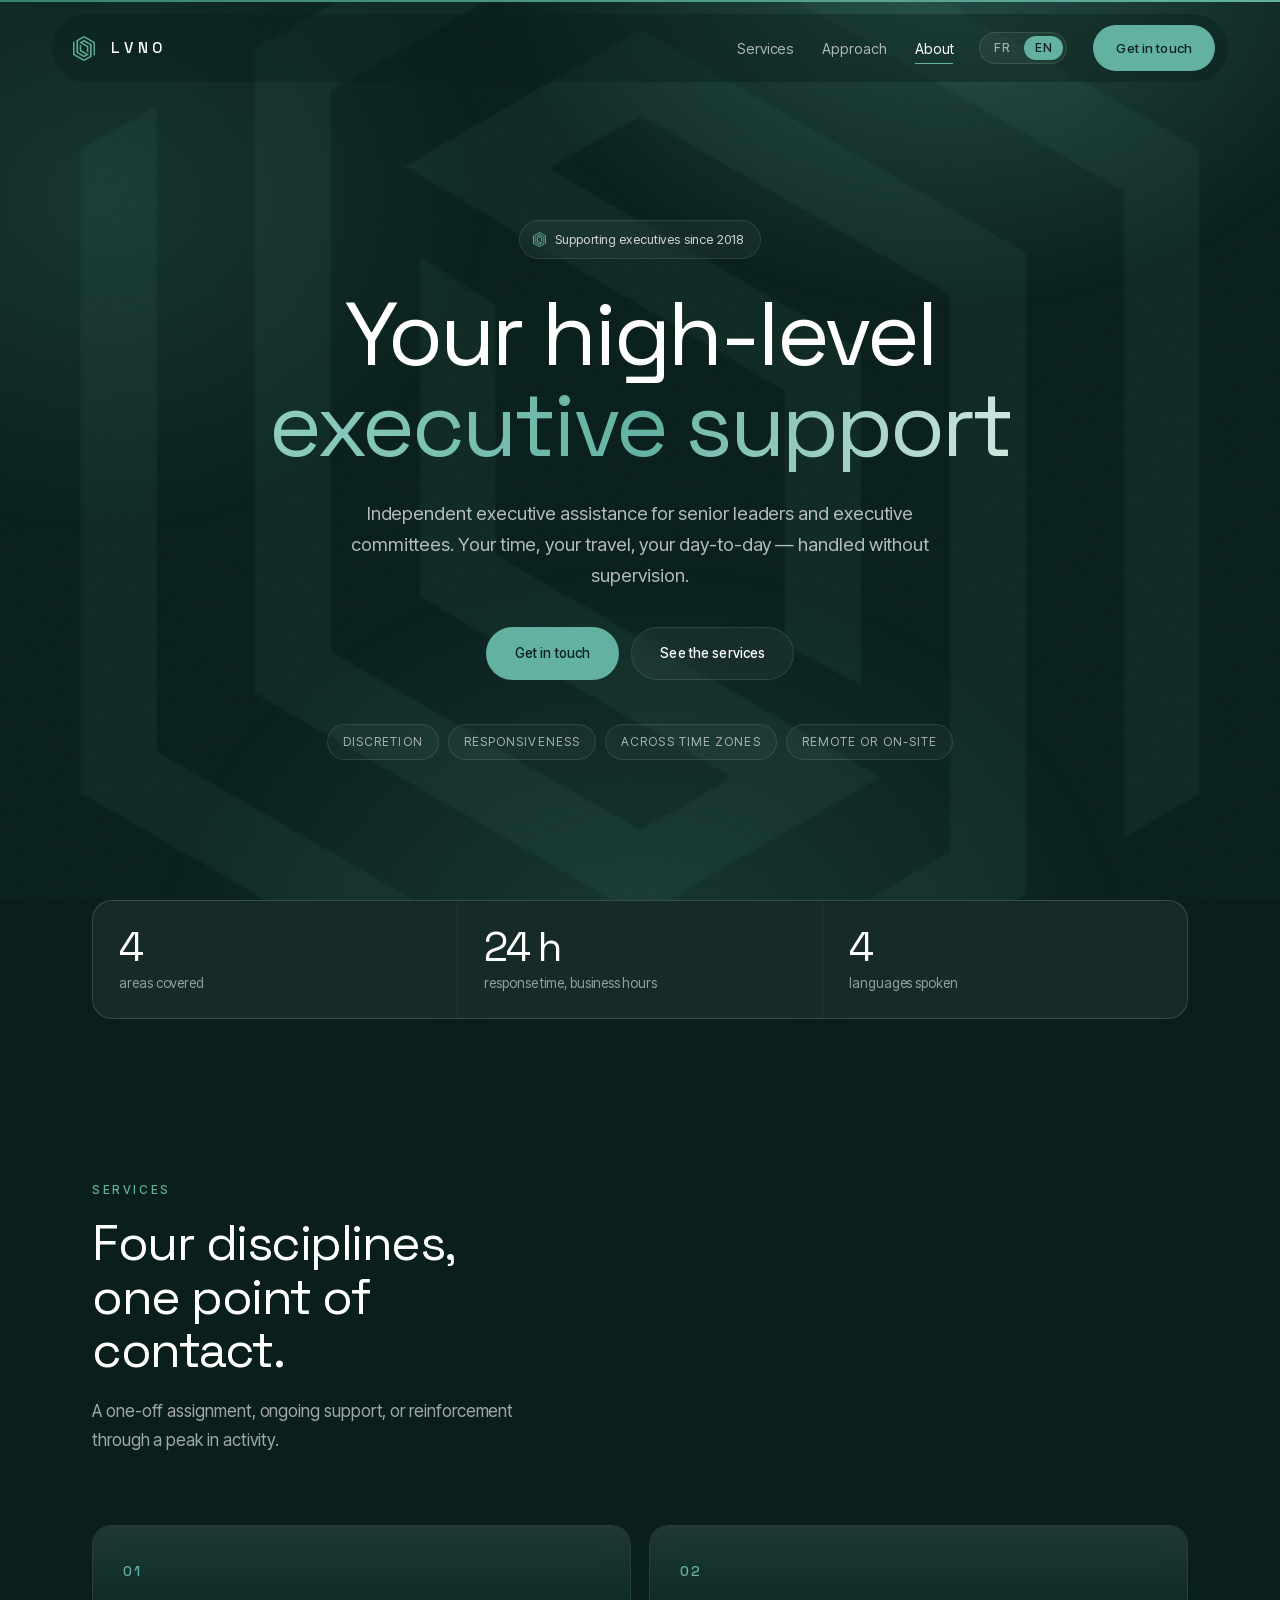
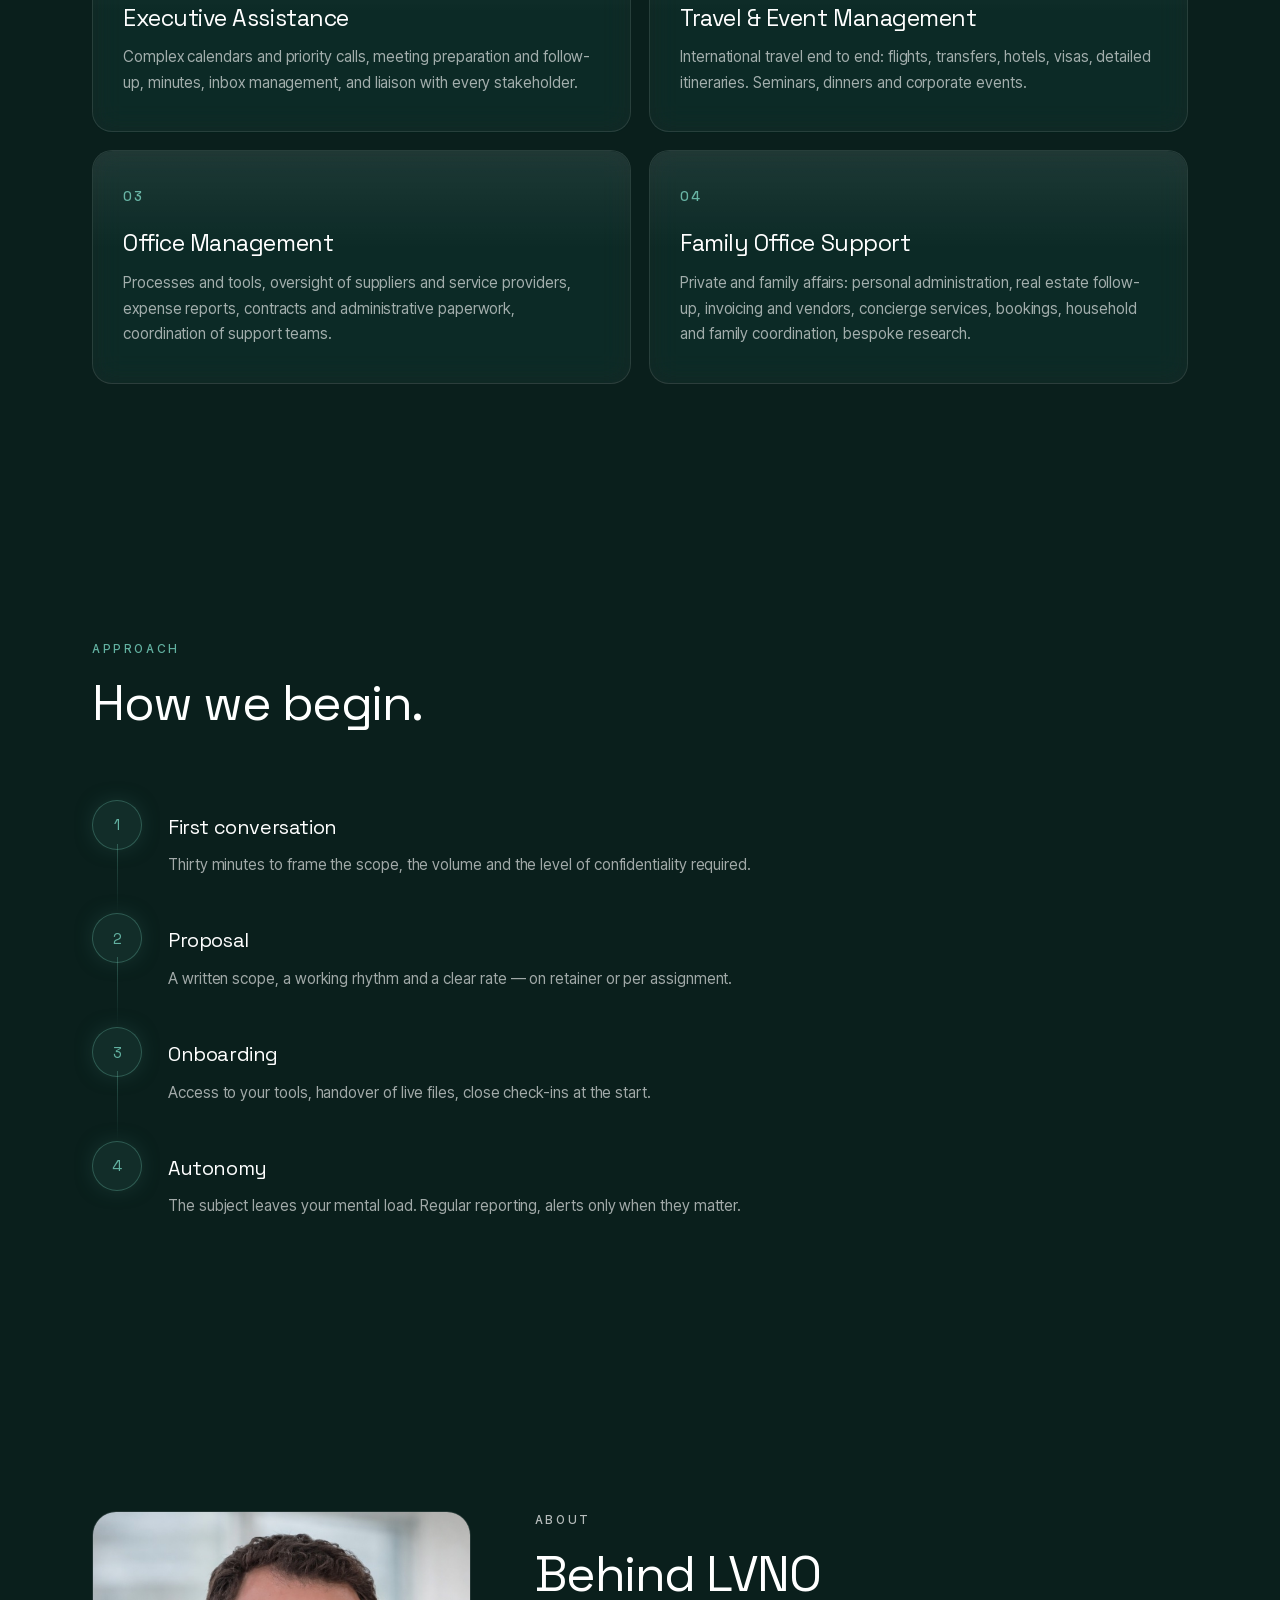
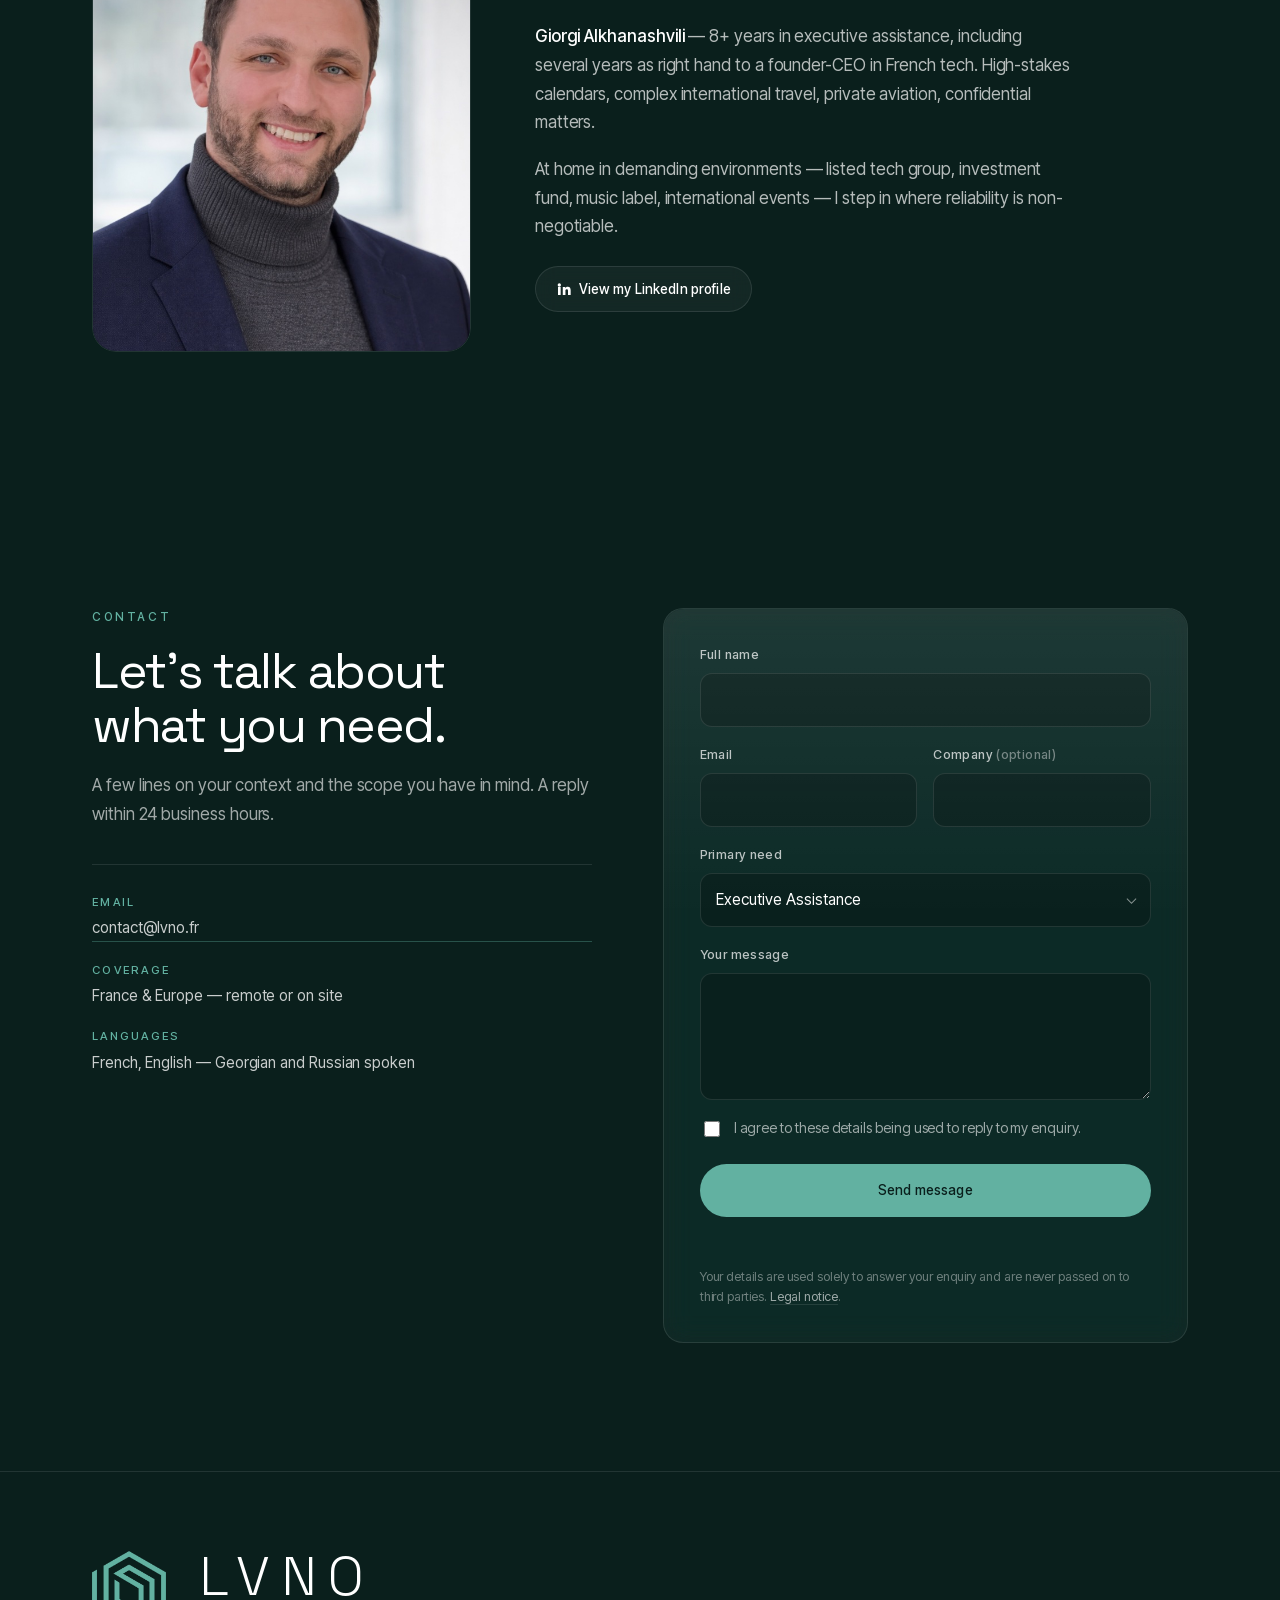
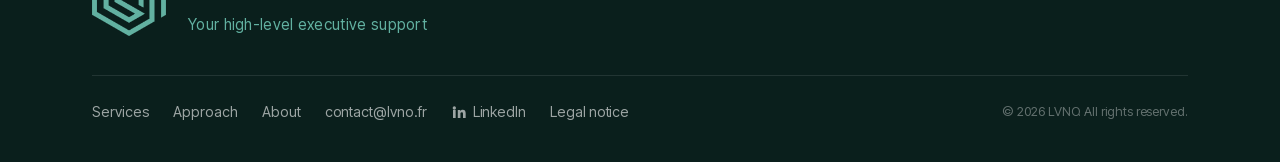
==== commit 033f2339: "Anglais par défaut et renommage du domaine 04 Anglais par défaut : - l'anglais passe à la racine, le" ====
--- a/index.html
+++ b/index.html
@@ -1,23 +1,23 @@
 <!DOCTYPE html>
-<html lang="fr">
+<html lang="en">
 <head>
 <meta charset="utf-8">
 <meta name="viewport" content="width=device-width, initial-scale=1">
 <title>LVNO — Your high-level executive support</title>
-<meta name="description" content="LVNO — executive assistance haut de gamme pour dirigeants et comités exécutifs. Agendas à forts enjeux, déplacements internationaux, office management, assistance personnelle.">
+<meta name="description" content="LVNO — premium executive assistance for senior leaders and executive committees. High-stakes calendars, international travel, office management, family office support.">
 <meta name="theme-color" content="#0A1F1C">
 <link rel="canonical" href="https://lvno.fr/">
-<link rel="alternate" hreflang="fr" href="https://lvno.fr/">
-<link rel="alternate" hreflang="en" href="https://lvno.fr/en/">
+<link rel="alternate" hreflang="fr" href="https://lvno.fr/fr/">
+<link rel="alternate" hreflang="en" href="https://lvno.fr/">
 <link rel="alternate" hreflang="x-default" href="https://lvno.fr/">
 
 <meta property="og:type" content="website">
 <meta property="og:url" content="https://lvno.fr/">
 <meta property="og:site_name" content="LVNO">
 <meta property="og:title" content="LVNO — Your high-level executive support">
-<meta property="og:description" content="Executive assistance haut de gamme pour dirigeants et comités exécutifs. Discrétion absolue, exigence constante.">
-<meta property="og:locale" content="fr_FR">
-<meta property="og:locale:alternate" content="en_GB">
+<meta property="og:description" content="Premium executive assistance for senior leaders and executive committees. Absolute discretion, unwavering standards.">
+<meta property="og:locale" content="en_GB">
+<meta property="og:locale:alternate" content="fr_FR">
 
 <link rel="icon" href="/assets/img/favicon.png" sizes="180x180">
 <link rel="apple-touch-icon" href="/assets/img/favicon.png">
@@ -25,6 +25,20 @@
 <link rel="preload" href="/assets/fonts/space-grotesk-latin.woff2" as="font" type="font/woff2" crossorigin>
 <link rel="stylesheet" href="/assets/css/base.css">
 <link rel="stylesheet" href="/assets/css/style.css">
+
+<script>
+  /* Anglais par défaut pour tous les visiteurs : aucune détection de la langue
+     du navigateur, nulle part dans le site. On ne bascule que si le visiteur a
+     lui-même cliqué FR plus tôt dans la même visite. Un robot d'indexation,
+     qui ne conserve rien, voit donc toujours l'anglais à la racine. */
+  (function () {
+    try {
+      if (sessionStorage.getItem('lvno-lang') === 'fr') {
+        location.replace('/fr/');
+      }
+    } catch (e) { /* stockage indisponible : on reste en anglais */ }
+  })();
+</script>
 
 <script>
   /* Posé avant le premier rendu : sans cela le hero apparaîtrait une fraction
@@ -45,12 +59,12 @@
   "@context": "https://schema.org",
   "@type": "ProfessionalService",
   "name": "LVNO",
-  "description": "Executive assistance haut de gamme pour dirigeants et comités exécutifs.",
+  "description": "Premium executive assistance for senior leaders and executive committees.",
   "url": "https://lvno.fr/",
   "email": "contact@lvno.fr",
   "telephone": "+33695592948",
   "areaServed": "Europe",
-  "availableLanguage": ["fr", "en", "ka", "ru"],
+  "availableLanguage": ["en", "fr", "ka", "ru"],
   "slogan": "Your high-level executive support",
   "founder": {
     "@type": "Person",
@@ -63,35 +77,35 @@
 </head>
 <body>
 
-<a class="skip-link" href="#services">Aller au contenu</a>
+<a class="skip-link" href="#services">Skip to content</a>
 <div class="aura" aria-hidden="true"></div>
 <div class="grain" aria-hidden="true"></div>
 <div class="progress" data-progress aria-hidden="true"></div>
 
 <header class="hdr" data-header>
   <div class="hdr-pill">
-    <a class="wordmark" href="#top" aria-label="LVNO, accueil">
+    <a class="wordmark" href="#top" aria-label="LVNO, home">
       <span class="mark mark-sm" aria-hidden="true"></span>
       <span class="wordmark-txt">LVNO</span>
     </a>
 
-    <nav class="nav" data-nav aria-label="Navigation principale">
+    <nav class="nav" data-nav aria-label="Main navigation">
       <ul>
         <li><a href="#services">Services</a></li>
-        <li><a href="#methode">Méthode</a></li>
-        <li><a href="#apropos">À propos</a></li>
+        <li><a href="#approach">Approach</a></li>
+        <li><a href="#about">About</a></li>
       </ul>
     </nav>
 
-    <p class="lang" aria-label="Langue du site">
-      <span class="lang-on" aria-current="true">FR</span>
-      <a href="/en/" hreflang="en" lang="en">EN</a>
+    <p class="lang" aria-label="Site language">
+      <a href="/fr/" hreflang="fr" lang="fr" data-lang="fr">FR</a>
+      <span class="lang-on" aria-current="true" data-lang="en">EN</span>
     </p>
 
-    <a class="btn btn-solid hdr-cta" href="#contact">Prendre contact</a>
+    <a class="btn btn-solid hdr-cta" href="#contact">Get in touch</a>
 
     <button class="burger" data-nav-toggle aria-expanded="false"
-            aria-label="Ouvrir le menu" data-label-open="Ouvrir le menu" data-label-close="Fermer le menu">
+            aria-label="Open menu" data-label-open="Open menu" data-label-close="Close menu">
       <span></span><span></span>
     </button>
   </div>
@@ -102,44 +116,43 @@
   <!-- ================================================================ HERO -->
   <section class="hero">
     <div class="container hero-in">
-      <p class="badge reveal" style="--k:0"><span class="mark" aria-hidden="true"></span>Depuis 2018 auprès de dirigeants</p>
-      <!-- Baseline de marque : reste en anglais en français, d'où lang="en". -->
-      <h1 class="display" lang="en">
+      <p class="badge reveal" style="--k:0"><span class="mark" aria-hidden="true"></span>Supporting executives since 2018</p>
+      <h1 class="display">
         <span class="wr"><span class="wi" style="--i:0">Your</span></span>
         <span class="wr"><span class="wi" style="--i:1">high-level</span></span><br>
         <span class="wr"><span class="wi g g1" style="--i:2">executive</span></span>
         <span class="wr"><span class="wi g g2" style="--i:3">support</span></span>
       </h1>
       <p class="lede reveal" style="--k:1" data-delay="2">
-        Executive assistance indépendante pour dirigeants et comités exécutifs.
-        Gestion du temps, des déplacements et du quotidien — exécution sans supervision.
+        Independent executive assistance for senior leaders and executive committees.
+        Your time, your travel, your day-to-day — handled without supervision.
       </p>
       <div class="actions reveal" style="--k:2" data-delay="3">
-        <a class="btn btn-solid" href="#contact">Prendre contact</a>
-        <a class="btn btn-glass" href="#services">Voir les services</a>
+        <a class="btn btn-solid" href="#contact">Get in touch</a>
+        <a class="btn btn-glass" href="#services">See the services</a>
       </div>
       <ul class="chips reveal" style="--k:3" data-delay="4">
-        <li>Discrétion</li><li>Réactivité</li><li>Multi-fuseaux</li><li>À distance ou sur site</li>
+        <li>Discretion</li><li>Responsiveness</li><li>Across time zones</li><li>Remote or on-site</li>
       </ul>
     </div>
     <span class="hero-mark mark" aria-hidden="true"></span>
   </section>
 
   <!-- =============================================================== STATS -->
-  <section class="stats-band" aria-label="Repères">
+  <section class="stats-band" aria-label="Key figures">
     <div class="container">
       <ul class="stats">
         <li class="reveal">
           <strong><span data-count-to="4">4</span></strong>
-          <span class="stat-lbl">domaines couverts</span>
+          <span class="stat-lbl">areas covered</span>
         </li>
         <li class="reveal" data-delay="1">
           <strong><span data-count-to="24">24</span> h</strong>
-          <span class="stat-lbl">délai de réponse ouvré</span>
+          <span class="stat-lbl">response time, business hours</span>
         </li>
         <li class="reveal" data-delay="2">
           <strong><span data-count-to="4">4</span></strong>
-          <span class="stat-lbl">langues parlées</span>
+          <span class="stat-lbl">languages spoken</span>
         </li>
       </ul>
     </div>
@@ -150,82 +163,82 @@
     <div class="container">
       <header class="sec-head reveal">
         <p class="tag">Services</p>
-        <h2 class="h2">Quatre domaines,<br>un seul point de contact.</h2>
-        <p class="sec-lede">Mission ponctuelle, accompagnement récurrent ou renfort sur un pic d’activité.</p>
+        <h2 class="h2">Four disciplines,<br>one point of contact.</h2>
+        <p class="sec-lede">A one-off assignment, ongoing support, or reinforcement through a peak in activity.</p>
       </header>
 
       <div class="bento" data-spotlight>
         <article class="glass tile reveal">
           <span class="tile-n">01</span>
           <h3>Executive Assistance</h3>
-          <p>Agendas complexes et arbitrage des priorités, préparation et suivi de réunions, comptes rendus, gestion de la boîte mail, interface avec les parties prenantes.</p>
+          <p>Complex calendars and priority calls, meeting preparation and follow-up, minutes, inbox management, and liaison with every stakeholder.</p>
         </article>
         <article class="glass tile reveal" data-delay="1">
           <span class="tile-n">02</span>
           <h3>Travel &amp; Event Management</h3>
-          <p>Déplacements internationaux de bout en bout : vols, transferts, hôtels, visas, itinéraires détaillés. Séminaires, dîners et événements corporate.</p>
+          <p>International travel end to end: flights, transfers, hotels, visas, detailed itineraries. Seminars, dinners and corporate events.</p>
         </article>
         <article class="glass tile reveal" data-delay="2">
           <span class="tile-n">03</span>
           <h3>Office Management</h3>
-          <p>Process et outils, suivi des prestataires et fournisseurs, notes de frais, contrats et documents administratifs, coordination des équipes support.</p>
+          <p>Processes and tools, oversight of suppliers and service providers, expense reports, contracts and administrative paperwork, coordination of support teams.</p>
         </article>
         <article class="glass tile reveal" data-delay="3">
           <span class="tile-n">04</span>
-          <h3>Personal Assistance</h3>
-          <p>Sphère privée : conciergerie, réservations, démarches personnelles, coordination du domicile et de la famille, recherches sur mesure.</p>
+          <h3>Family Office Support</h3>
+          <p>Private and family affairs: personal administration, real estate follow-up, invoicing and vendors, concierge services, bookings, household and family coordination, bespoke research.</p>
         </article>
       </div>
     </div>
   </section>
 
-  <!-- ============================================================= MÉTHODE -->
-  <section class="sec methode" id="methode">
+  <!-- ============================================================ APPROACH -->
+  <section class="sec methode" id="approach">
     <div class="container">
       <header class="sec-head reveal">
-        <p class="tag">Méthode</p>
-        <h2 class="h2">Comment nous démarrons.</h2>
+        <p class="tag">Approach</p>
+        <h2 class="h2">How we begin.</h2>
       </header>
       <ol class="stepper">
         <li class="stp reveal"><span class="stp-n">1</span>
-          <div><h3>Échange initial</h3><p>Trente minutes pour cadrer le périmètre, le volume et la confidentialité attendue.</p></div></li>
+          <div><h3>First conversation</h3><p>Thirty minutes to frame the scope, the volume and the level of confidentiality required.</p></div></li>
         <li class="stp reveal" data-delay="1"><span class="stp-n">2</span>
-          <div><h3>Proposition</h3><p>Un périmètre écrit, un rythme d’intervention, un tarif clair — au forfait ou à la mission.</p></div></li>
+          <div><h3>Proposal</h3><p>A written scope, a working rhythm and a clear rate — on retainer or per assignment.</p></div></li>
         <li class="stp reveal" data-delay="2"><span class="stp-n">3</span>
-          <div><h3>Prise en main</h3><p>Accès aux outils, transfert des dossiers en cours, points de calage rapprochés.</p></div></li>
+          <div><h3>Onboarding</h3><p>Access to your tools, handover of live files, close check-ins at the start.</p></div></li>
         <li class="stp reveal" data-delay="3"><span class="stp-n">4</span>
-          <div><h3>Autonomie</h3><p>Le sujet sort de votre charge mentale. Reporting régulier, alertes seulement si nécessaire.</p></div></li>
+          <div><h3>Autonomy</h3><p>The subject leaves your mental load. Regular reporting, alerts only when they matter.</p></div></li>
       </ol>
     </div>
   </section>
 
-  <!-- ============================================================ À PROPOS -->
-  <section class="sec about" id="apropos">
+  <!-- =============================================================== ABOUT -->
+  <section class="sec about" id="about">
     <div class="container about-grid">
       <figure class="portrait reveal">
         <img src="/assets/img/giorgi.jpg" width="659" height="768"
-             alt="Portrait de Giorgi Alkhanashvili" loading="lazy" decoding="async">
+             alt="Portrait of Giorgi Alkhanashvili" loading="lazy" decoding="async">
       </figure>
 
       <div class="about-text">
-        <p class="tag reveal">À propos</p>
-        <h2 class="h2 reveal" data-delay="1">Derrière LVNO</h2>
+        <p class="tag reveal">About</p>
+        <h2 class="h2 reveal" data-delay="1">Behind LVNO</h2>
         <p class="reveal" data-delay="2">
-          <strong>Giorgi Alkhanashvili</strong> — plus de 8 ans d’executive assistance,
-          dont plusieurs années comme bras droit d’un fondateur-CEO de la tech française.
-          Agendas à forts enjeux, déplacements internationaux complexes, aviation privée,
-          sujets confidentiels.
+          <strong>Giorgi Alkhanashvili</strong> — 8+ years in executive assistance,
+          including several years as right hand to a founder-CEO in French tech.
+          High-stakes calendars, complex international travel, private aviation,
+          confidential matters.
         </p>
         <p class="reveal" data-delay="3">
-          Habitué des environnements exigeants — groupe tech coté, fonds d’investissement,
-          label musical, événements internationaux — j’interviens là où la fiabilité
-          ne se négocie pas.
+          At home in demanding environments — listed tech group, investment fund,
+          music label, international events — I step in where reliability
+          is non-negotiable.
         </p>
         <p class="reveal" data-delay="4">
           <a class="btn btn-glass btn-sm" href="https://www.linkedin.com/in/giorgialkhanashvili/"
              target="_blank" rel="noopener noreferrer">
             <svg class="ico" viewBox="0 0 24 24" fill="currentColor" aria-hidden="true"><path d="M4.98 3.5a2.5 2.5 0 1 1 0 5 2.5 2.5 0 0 1 0-5ZM3 9h4v12H3V9Zm7 0h3.8v1.7h.05c.53-1 1.83-2.05 3.76-2.05C21.15 8.65 22 10.9 22 14v7h-4v-6.2c0-1.5-.53-2.5-1.85-2.5-1 0-1.6.67-1.87 1.32-.1.23-.12.55-.12.87V21h-4V9Z"/></svg>
-            Voir mon profil LinkedIn
+            View my LinkedIn profile
           </a>
         </p>
       </div>
@@ -237,52 +250,52 @@
     <div class="container contact-grid">
       <div>
         <p class="tag reveal">Contact</p>
-        <h2 class="h2 reveal" data-delay="1">Parlons de<br>votre besoin.</h2>
+        <h2 class="h2 reveal" data-delay="1">Let’s talk about<br>what you need.</h2>
         <p class="sec-lede reveal" data-delay="2">
-          Quelques lignes sur votre contexte et le périmètre envisagé.
-          Réponse sous 24 heures ouvrées.
+          A few lines on your context and the scope you have in mind.
+          A reply within 24 business hours.
         </p>
         <ul class="meta reveal" data-delay="3">
-          <li><span>E-mail</span><a href="mailto:contact@lvno.fr">contact@lvno.fr</a></li>
-          <li><span>Zone</span>France &amp; Europe — à distance ou sur site</li>
-          <li><span>Langues</span>Français, anglais — géorgien et russe parlés</li>
+          <li><span>Email</span><a href="mailto:contact@lvno.fr">contact@lvno.fr</a></li>
+          <li><span>Coverage</span>France &amp; Europe — remote or on site</li>
+          <li><span>Languages</span>French, English — Georgian and Russian spoken</li>
         </ul>
       </div>
 
       <form class="glass form reveal" data-delay="2" data-form
             action="https://formspree.io/f/xbgjkgwd" method="POST" novalidate
-            data-msg-invalid="Merci de compléter les champs signalés."
-            data-msg-unset="Formulaire non configuré : renseignez votre URL Formspree dans l’attribut action du formulaire. En attendant, écrivez à contact@lvno.fr."
-            data-msg-sending="Envoi en cours…"
-            data-msg-ok="Message envoyé. Réponse sous 24 heures ouvrées."
-            data-msg-error="L’envoi a échoué. Merci de réessayer ou d’écrire à contact@lvno.fr.">
-        <div class="f"><label for="f-name">Nom et prénom</label>
+            data-msg-invalid="Please complete the highlighted fields."
+            data-msg-unset="This form is not configured yet: add your Formspree URL to the form’s action attribute. In the meantime, please write to contact@lvno.fr."
+            data-msg-sending="Sending…"
+            data-msg-ok="Message sent. You will hear back within 24 business hours."
+            data-msg-error="Sending failed. Please try again, or write to contact@lvno.fr.">
+        <div class="f"><label for="f-name">Full name</label>
           <input id="f-name" name="name" type="text" autocomplete="name" required></div>
         <div class="f2">
-          <div class="f"><label for="f-mail">E-mail</label>
+          <div class="f"><label for="f-mail">Email</label>
             <input id="f-mail" name="email" type="email" autocomplete="email" required></div>
-          <div class="f"><label for="f-co">Société <em>(facultatif)</em></label>
+          <div class="f"><label for="f-co">Company <em>(optional)</em></label>
             <input id="f-co" name="company" type="text" autocomplete="organization"></div>
         </div>
-        <div class="f"><label for="f-need">Besoin principal</label>
+        <div class="f"><label for="f-need">Primary need</label>
           <div class="sel"><select id="f-need" name="need">
             <option>Executive Assistance</option><option>Travel &amp; Event Management</option>
-            <option>Office Management</option><option>Personal Assistance</option>
-            <option>Autre / à définir</option>
+            <option>Office Management</option><option>Family Office Support</option>
+            <option>Other / to be defined</option>
           </select></div></div>
-        <div class="f"><label for="f-msg">Votre message</label>
+        <div class="f"><label for="f-msg">Your message</label>
           <textarea id="f-msg" name="message" rows="4" required></textarea></div>
         <label class="consent"><input type="checkbox" name="consent" required>
-          <span>J’accepte que ces informations soient utilisées pour me recontacter.</span></label>
+          <span>I agree to these details being used to reply to my enquiry.</span></label>
         <input class="gotcha" type="text" name="_gotcha" tabindex="-1" autocomplete="off" aria-hidden="true">
-        <input type="hidden" name="_subject" value="Nouveau contact depuis lvno.fr">
-        <input type="hidden" name="_language" value="fr">
+        <input type="hidden" name="_subject" value="New enquiry from lvno.fr (EN)">
+        <input type="hidden" name="_language" value="en">
         <button class="btn btn-solid btn-block" type="submit" data-submit>
-          <span class="btn-label">Envoyer le message</span></button>
+          <span class="btn-label">Send message</span></button>
         <p class="form-status" data-status role="status" aria-live="polite"></p>
-        <p class="form-note">Vos données servent uniquement à répondre à votre demande
-          et ne sont jamais transmises à des tiers.
-          <a href="/mentions-legales.html">Mentions légales</a>.</p>
+        <p class="form-note">Your details are used solely to answer your enquiry
+          and are never passed on to third parties.
+          <a href="/legal-notice.html">Legal notice</a>.</p>
       </form>
     </div>
   </section>
@@ -298,22 +311,22 @@
       </div>
     </div>
     <div class="ftr-bottom">
-      <nav class="ftr-nav" aria-label="Pied de page">
+      <nav class="ftr-nav" aria-label="Footer">
         <a href="#services">Services</a>
-        <a href="#methode">Méthode</a>
-        <a href="#apropos">À propos</a>
+        <a href="#approach">Approach</a>
+        <a href="#about">About</a>
         <a href="mailto:contact@lvno.fr">contact@lvno.fr</a>
         <a href="https://www.linkedin.com/in/giorgialkhanashvili/" target="_blank" rel="noopener noreferrer">
           <svg class="ico" viewBox="0 0 24 24" fill="currentColor" aria-hidden="true"><path d="M4.98 3.5a2.5 2.5 0 1 1 0 5 2.5 2.5 0 0 1 0-5ZM3 9h4v12H3V9Zm7 0h3.8v1.7h.05c.53-1 1.83-2.05 3.76-2.05C21.15 8.65 22 10.9 22 14v7h-4v-6.2c0-1.5-.53-2.5-1.85-2.5-1 0-1.6.67-1.87 1.32-.1.23-.12.55-.12.87V21h-4V9Z"/></svg>
           LinkedIn</a>
-        <a href="/mentions-legales.html">Mentions légales</a>
+        <a href="/legal-notice.html">Legal notice</a>
       </nav>
-      <p class="ftr-legal">© <span data-year>2026</span> LVNO. Tous droits réservés.</p>
+      <p class="ftr-legal">© <span data-year>2026</span> LVNO. All rights reserved.</p>
     </div>
   </div>
 </footer>
 
-<button class="to-top" data-to-top type="button" aria-label="Revenir en haut de la page">
+<button class="to-top" data-to-top type="button" aria-label="Back to top">
   <svg viewBox="0 0 24 24" fill="none" stroke="currentColor" stroke-width="1.7"
        stroke-linecap="round" stroke-linejoin="round" aria-hidden="true">
     <path d="M12 19V5M5 12l7-7 7 7"/>
@@ -323,7 +336,7 @@
 <script src="/assets/js/site.js" defer></script>
 <script src="/assets/js/motion.js" defer></script>
 <script>
-/* Halo qui suit le curseur sur la grille de services. */
+/* Spotlight that follows the cursor across the services grid. */
 (function () {
   if (window.matchMedia('(prefers-reduced-motion: reduce)').matches) { return; }
   if (!window.matchMedia('(hover: hover)').matches) { return; }
